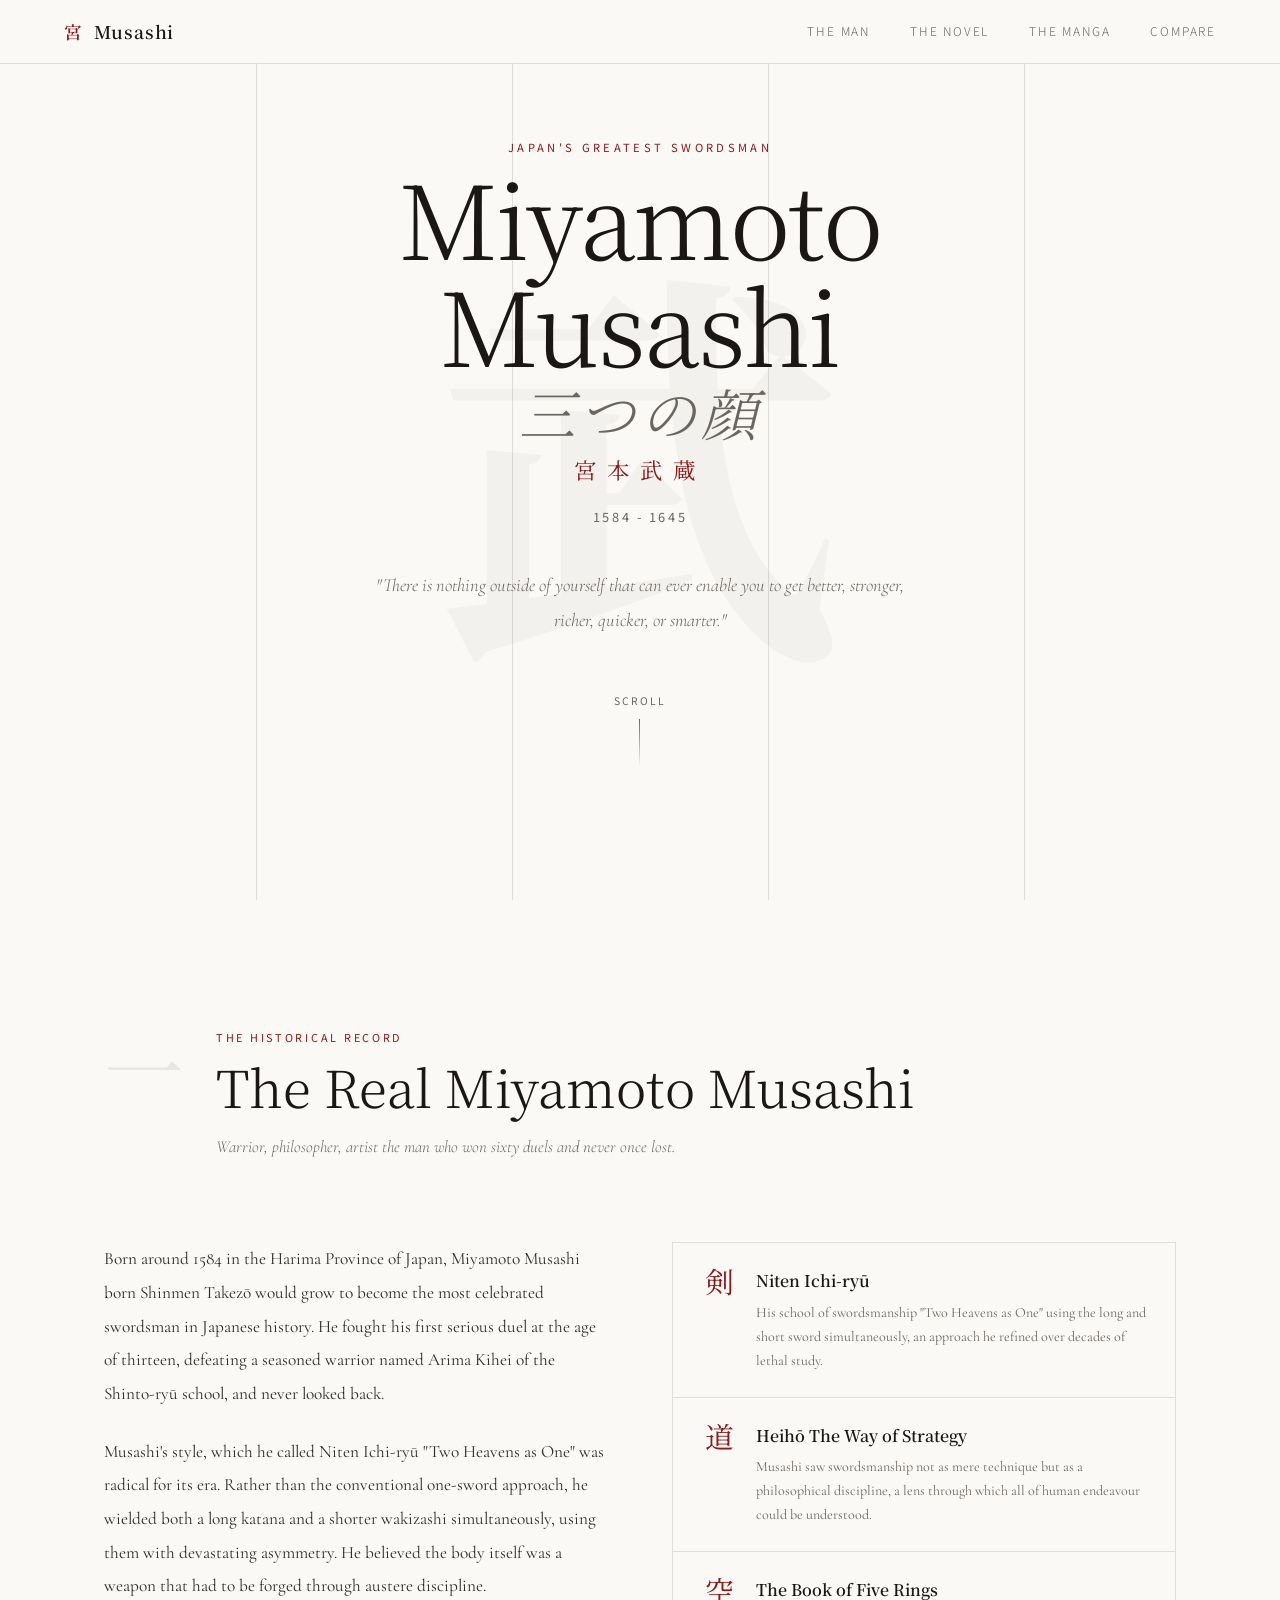
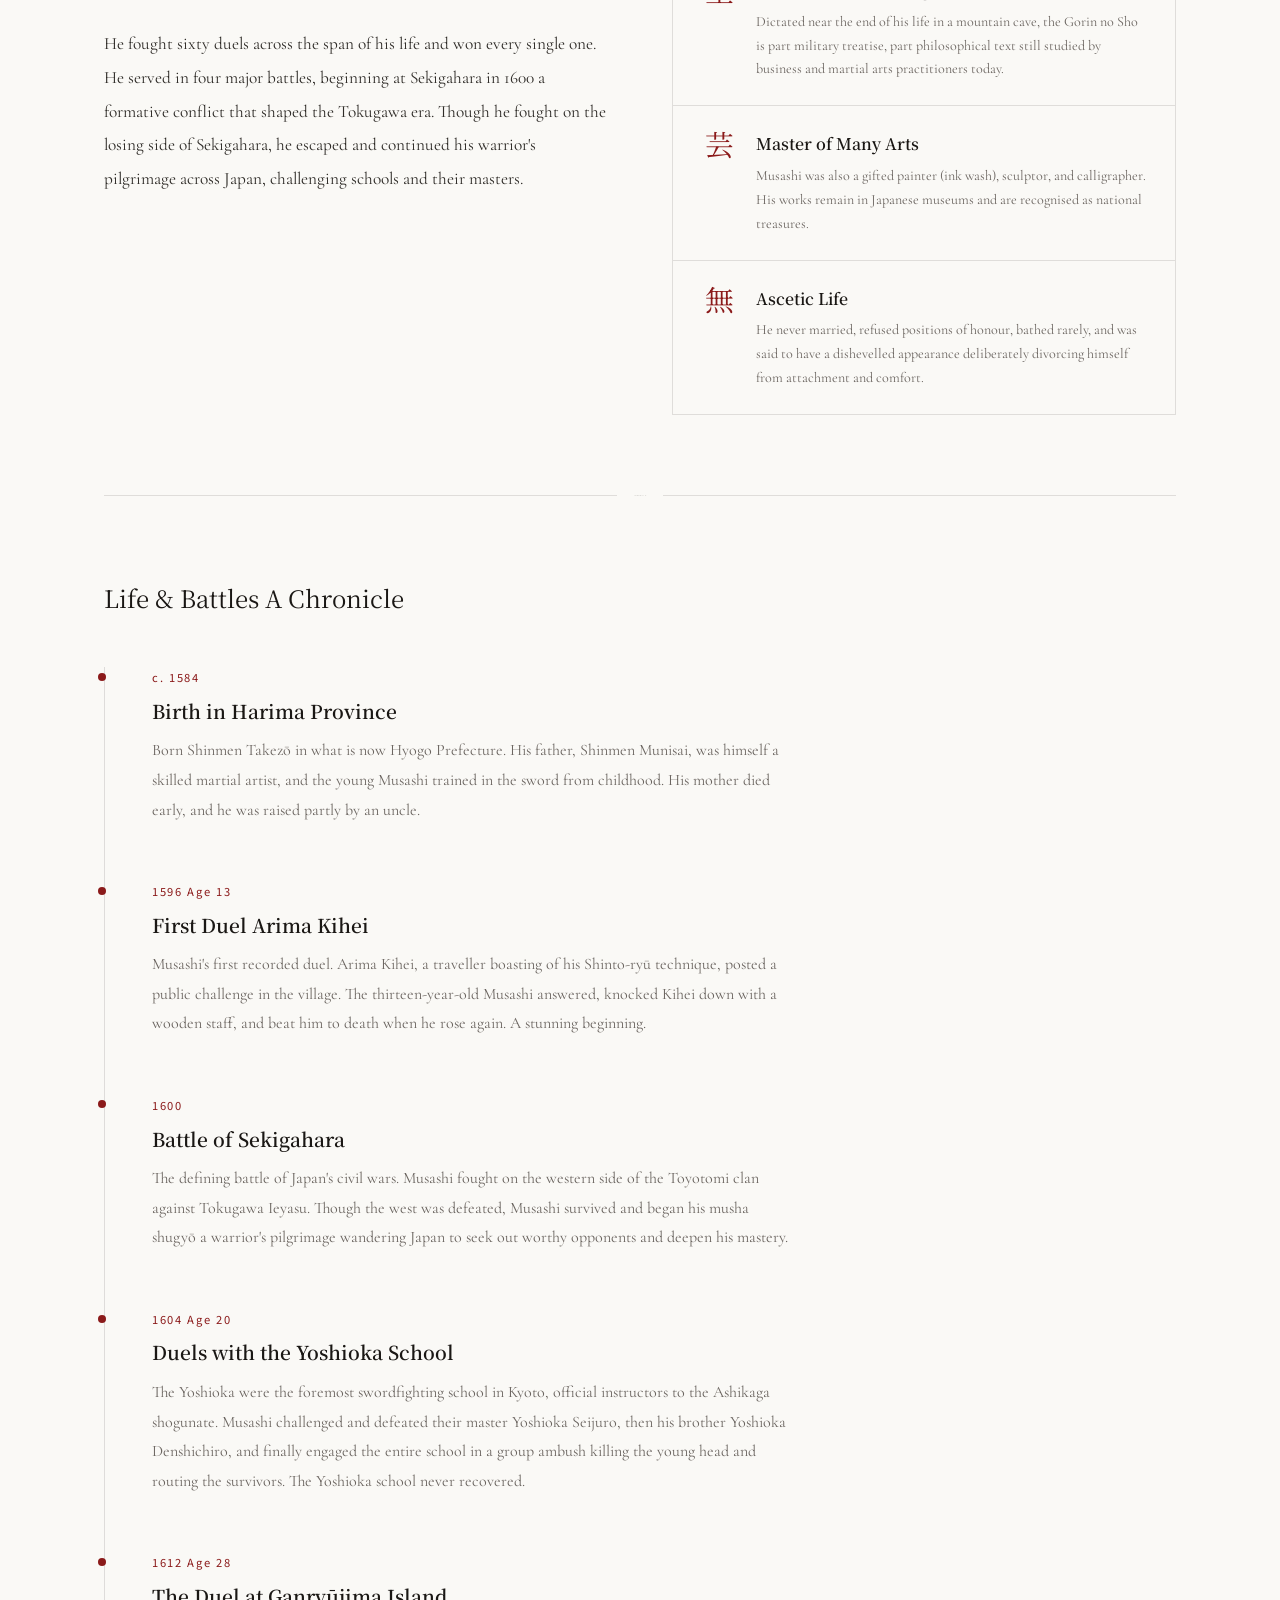
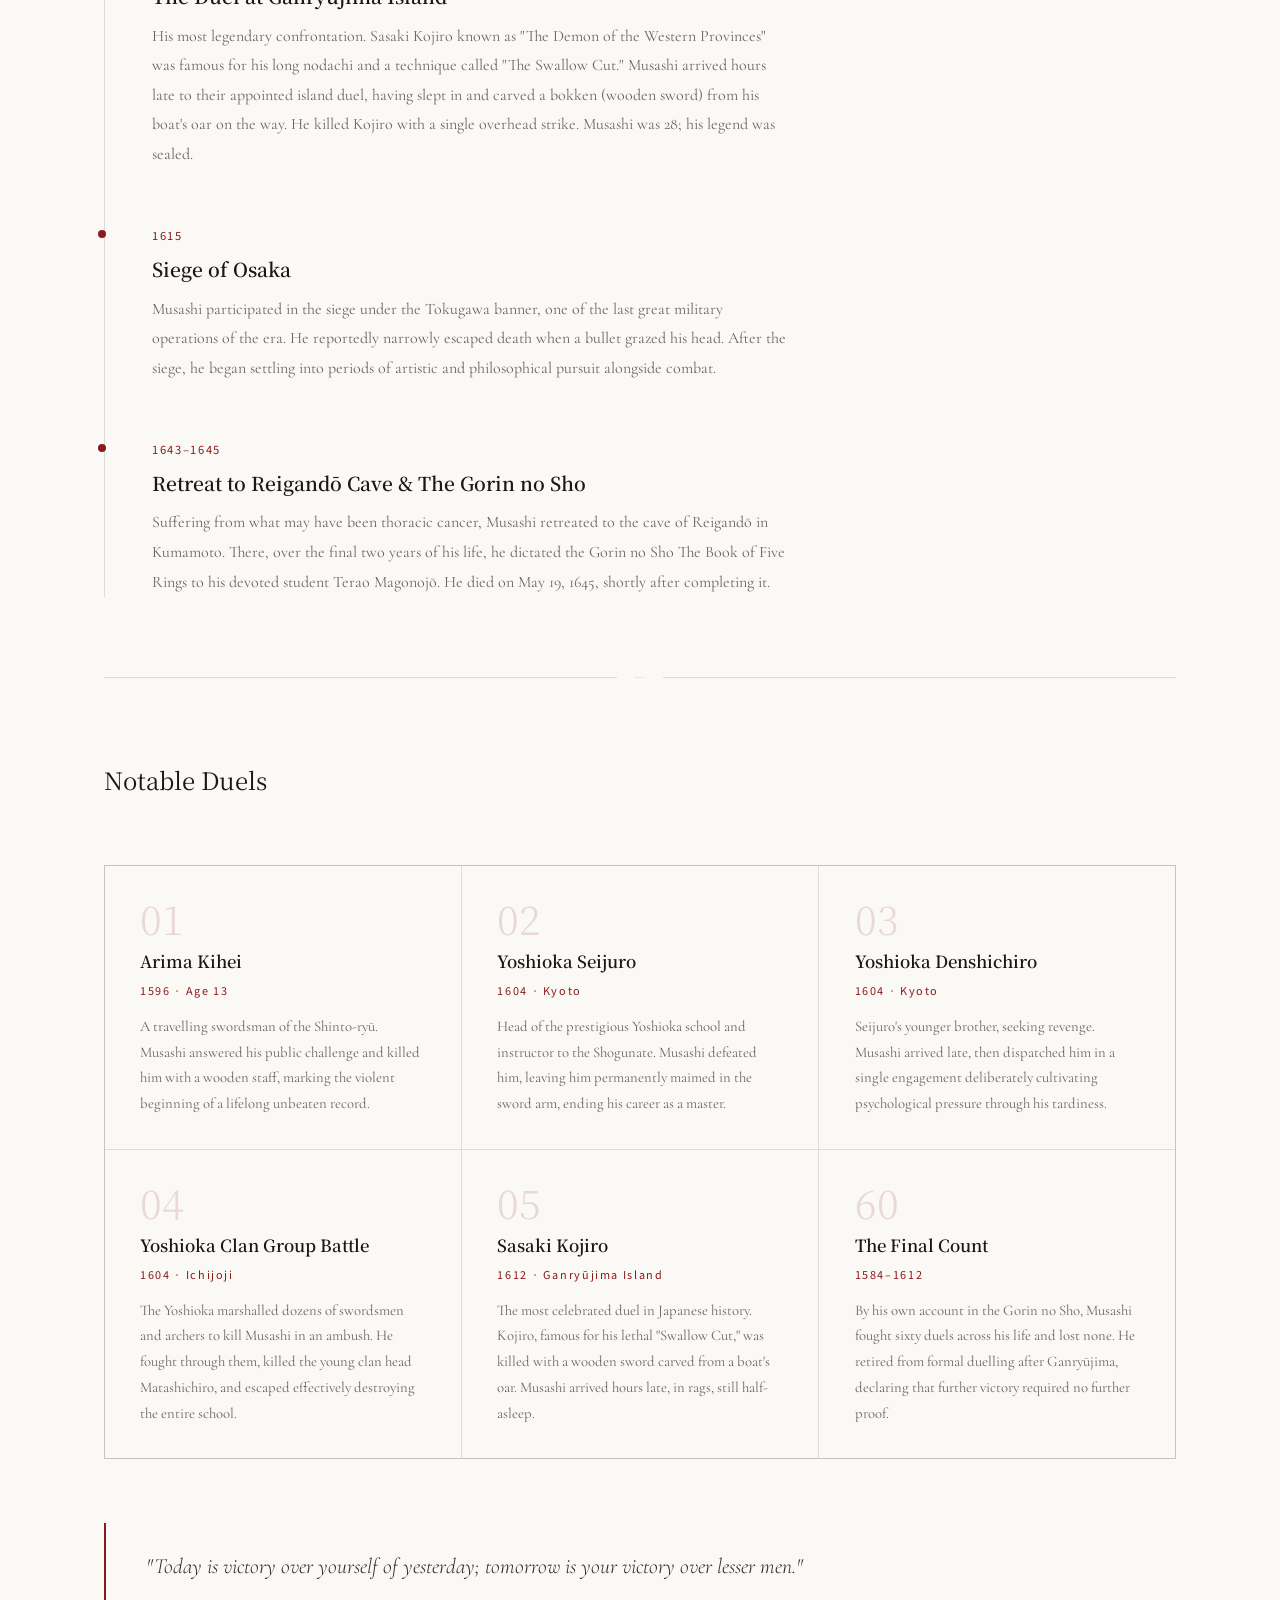
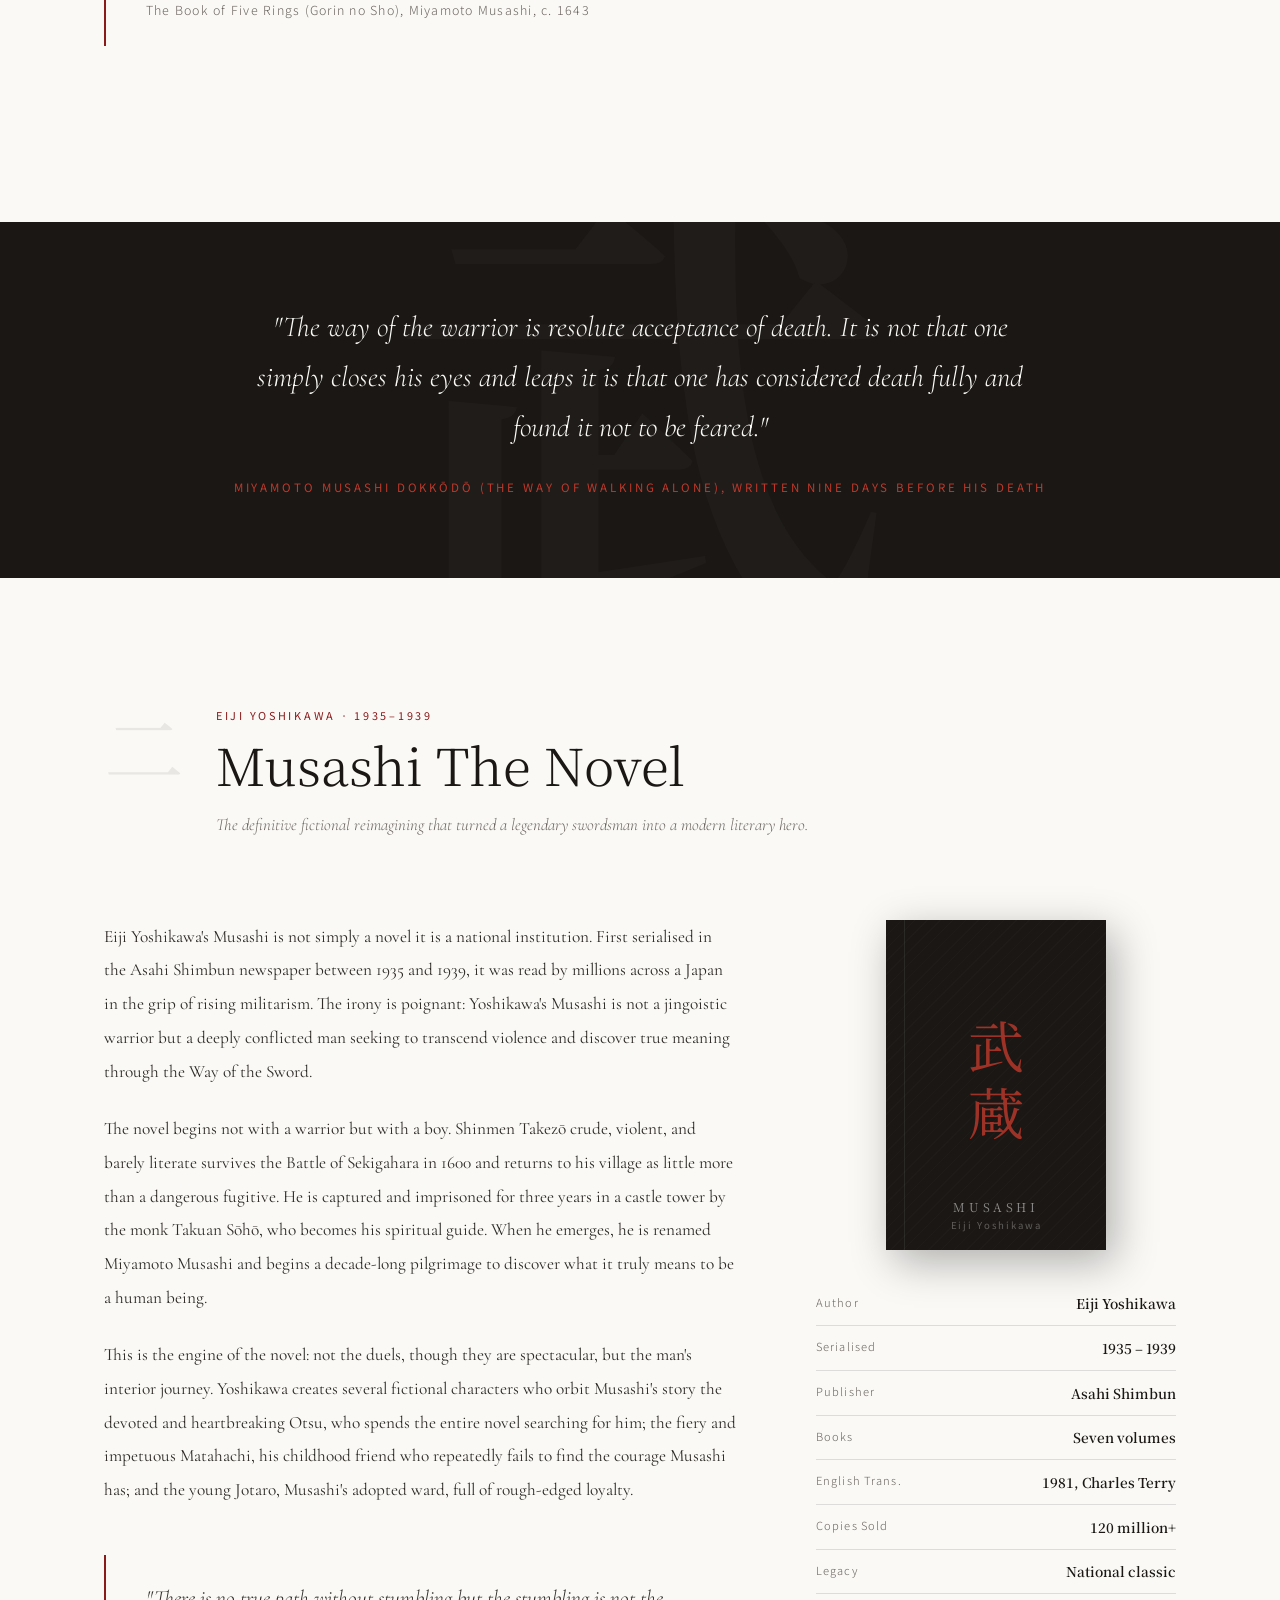
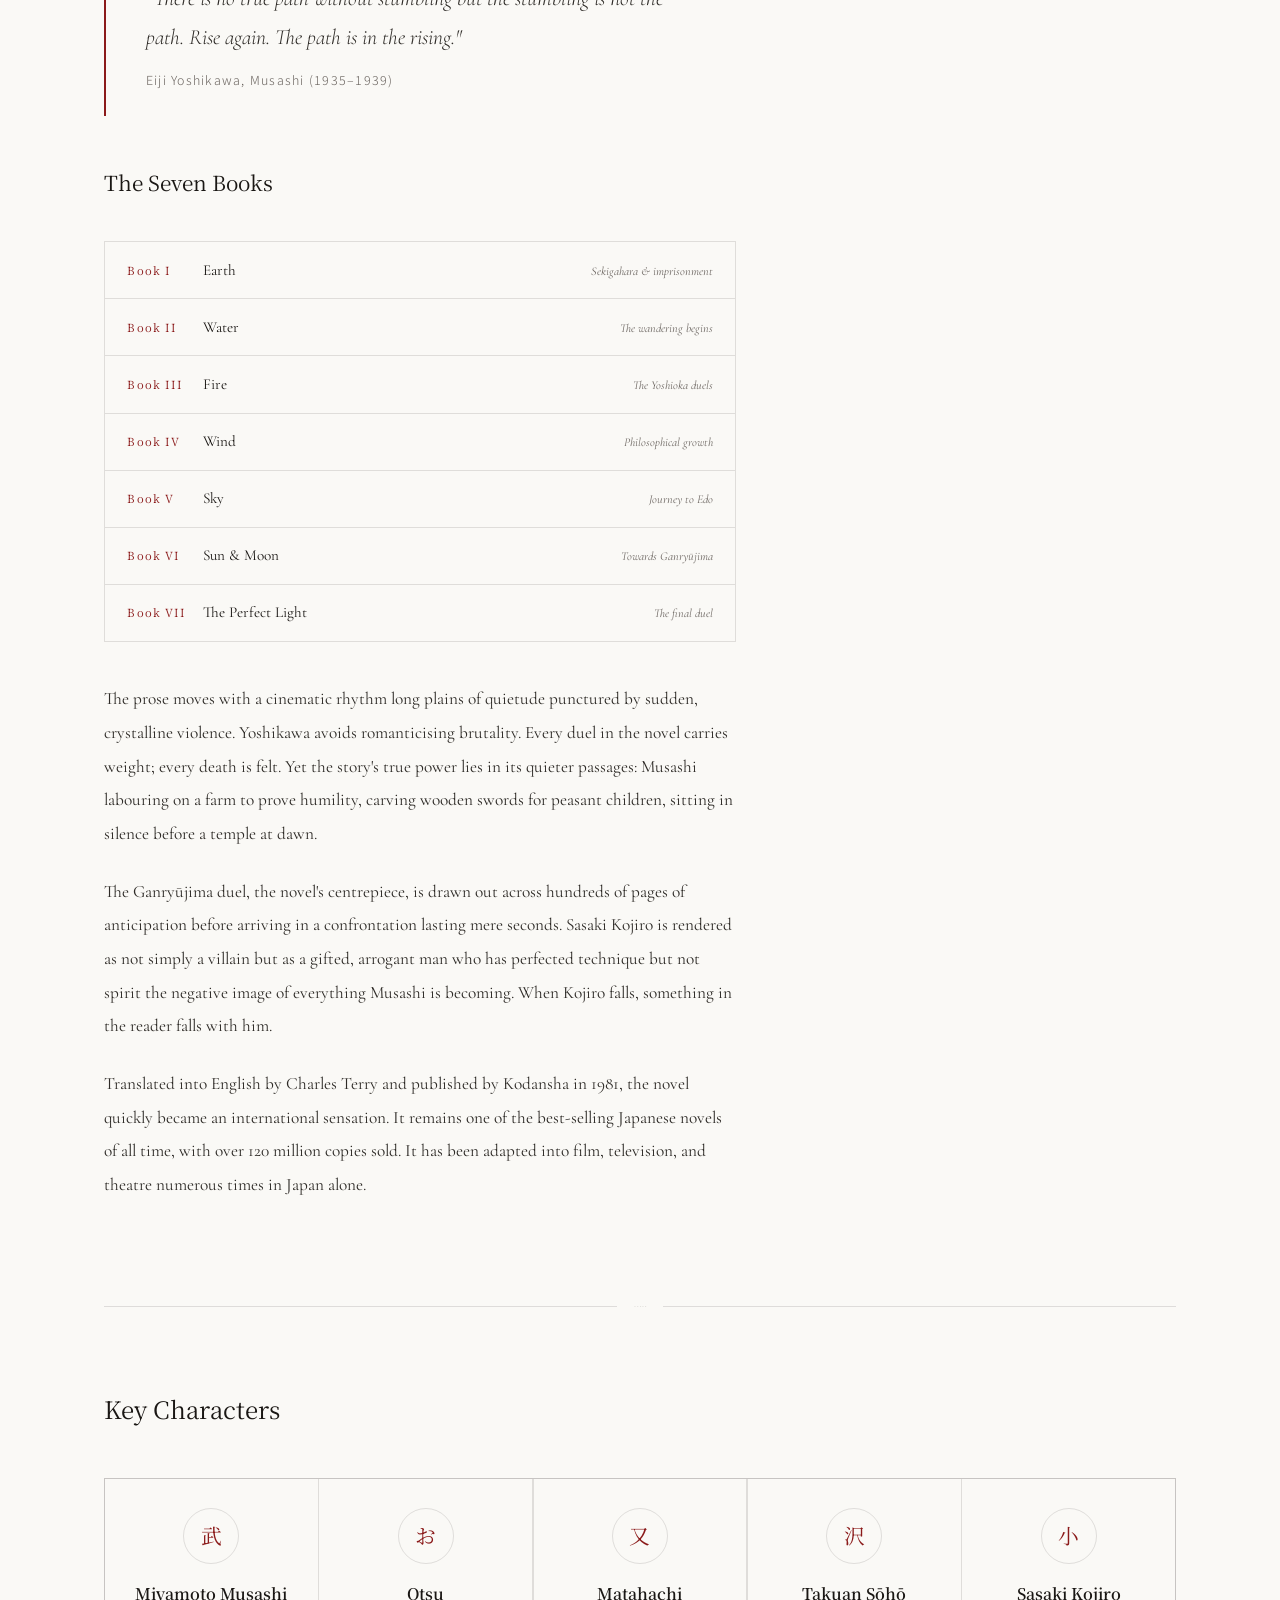
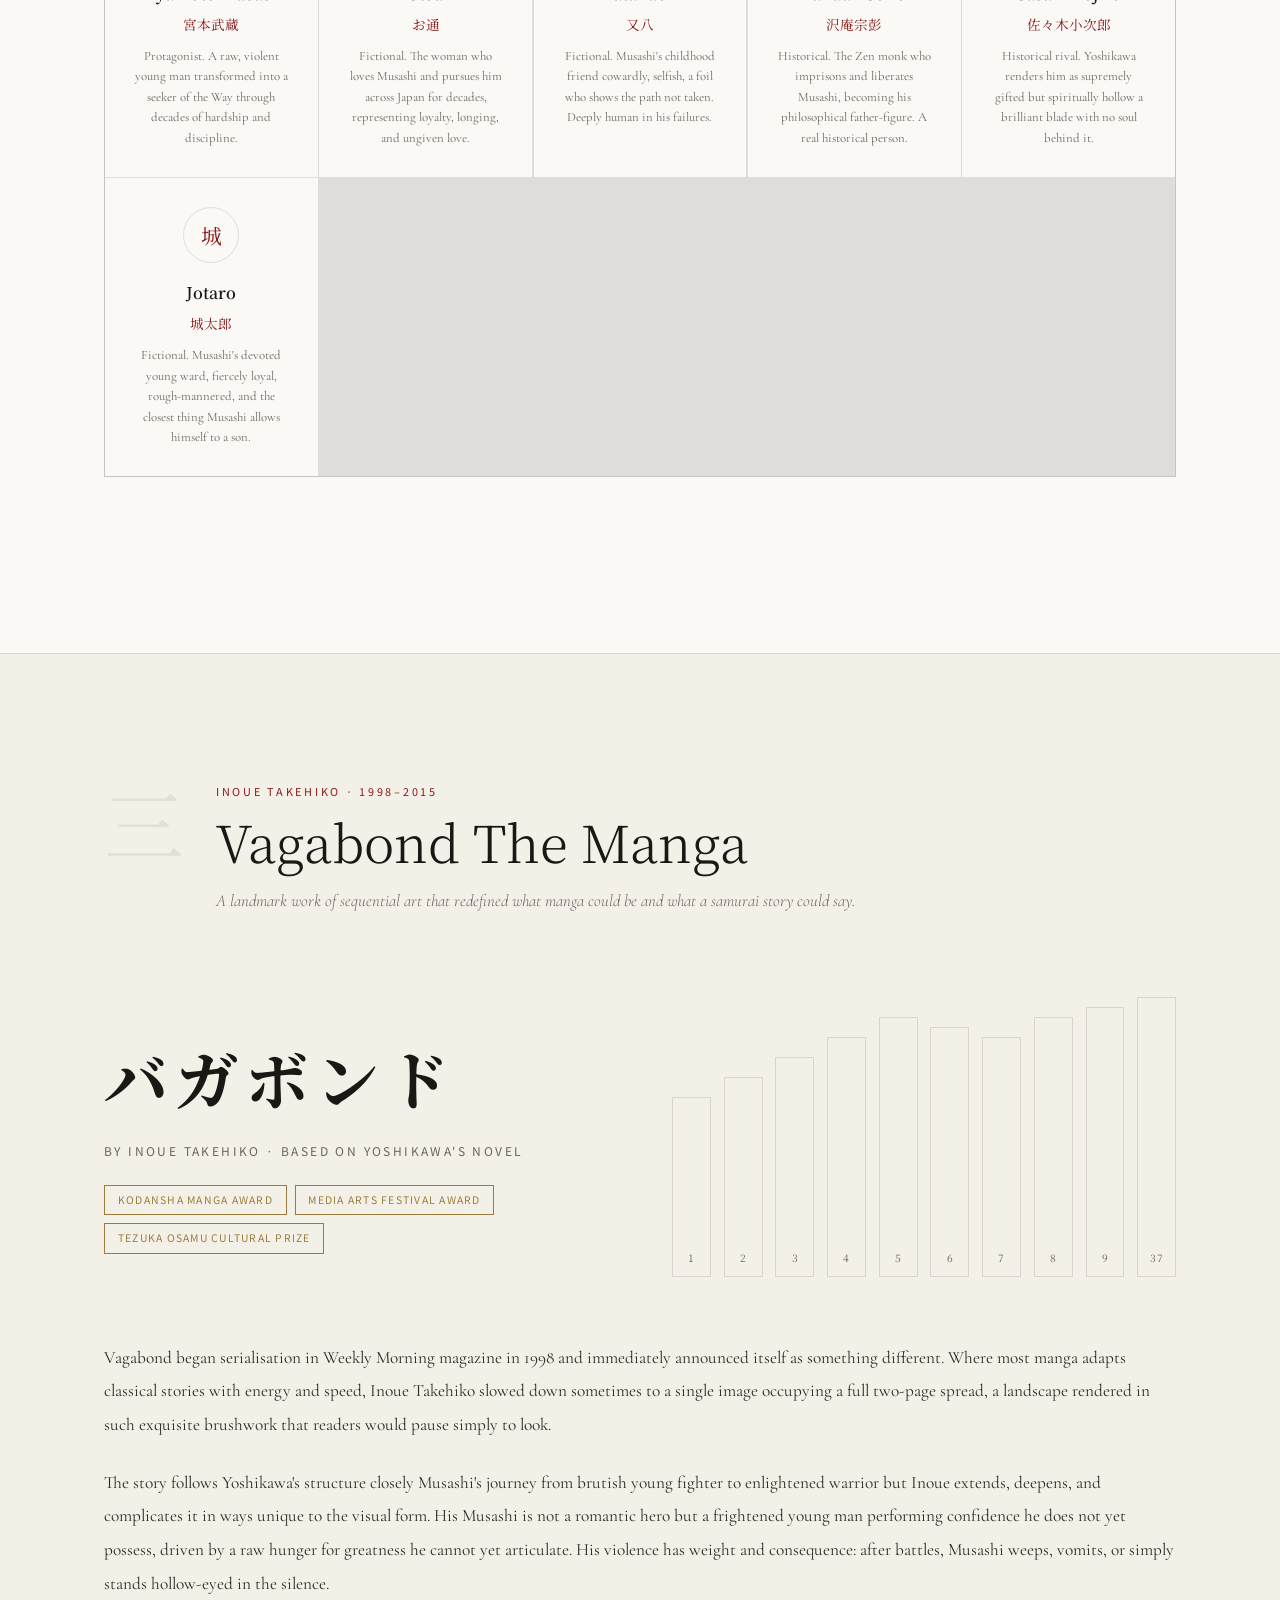
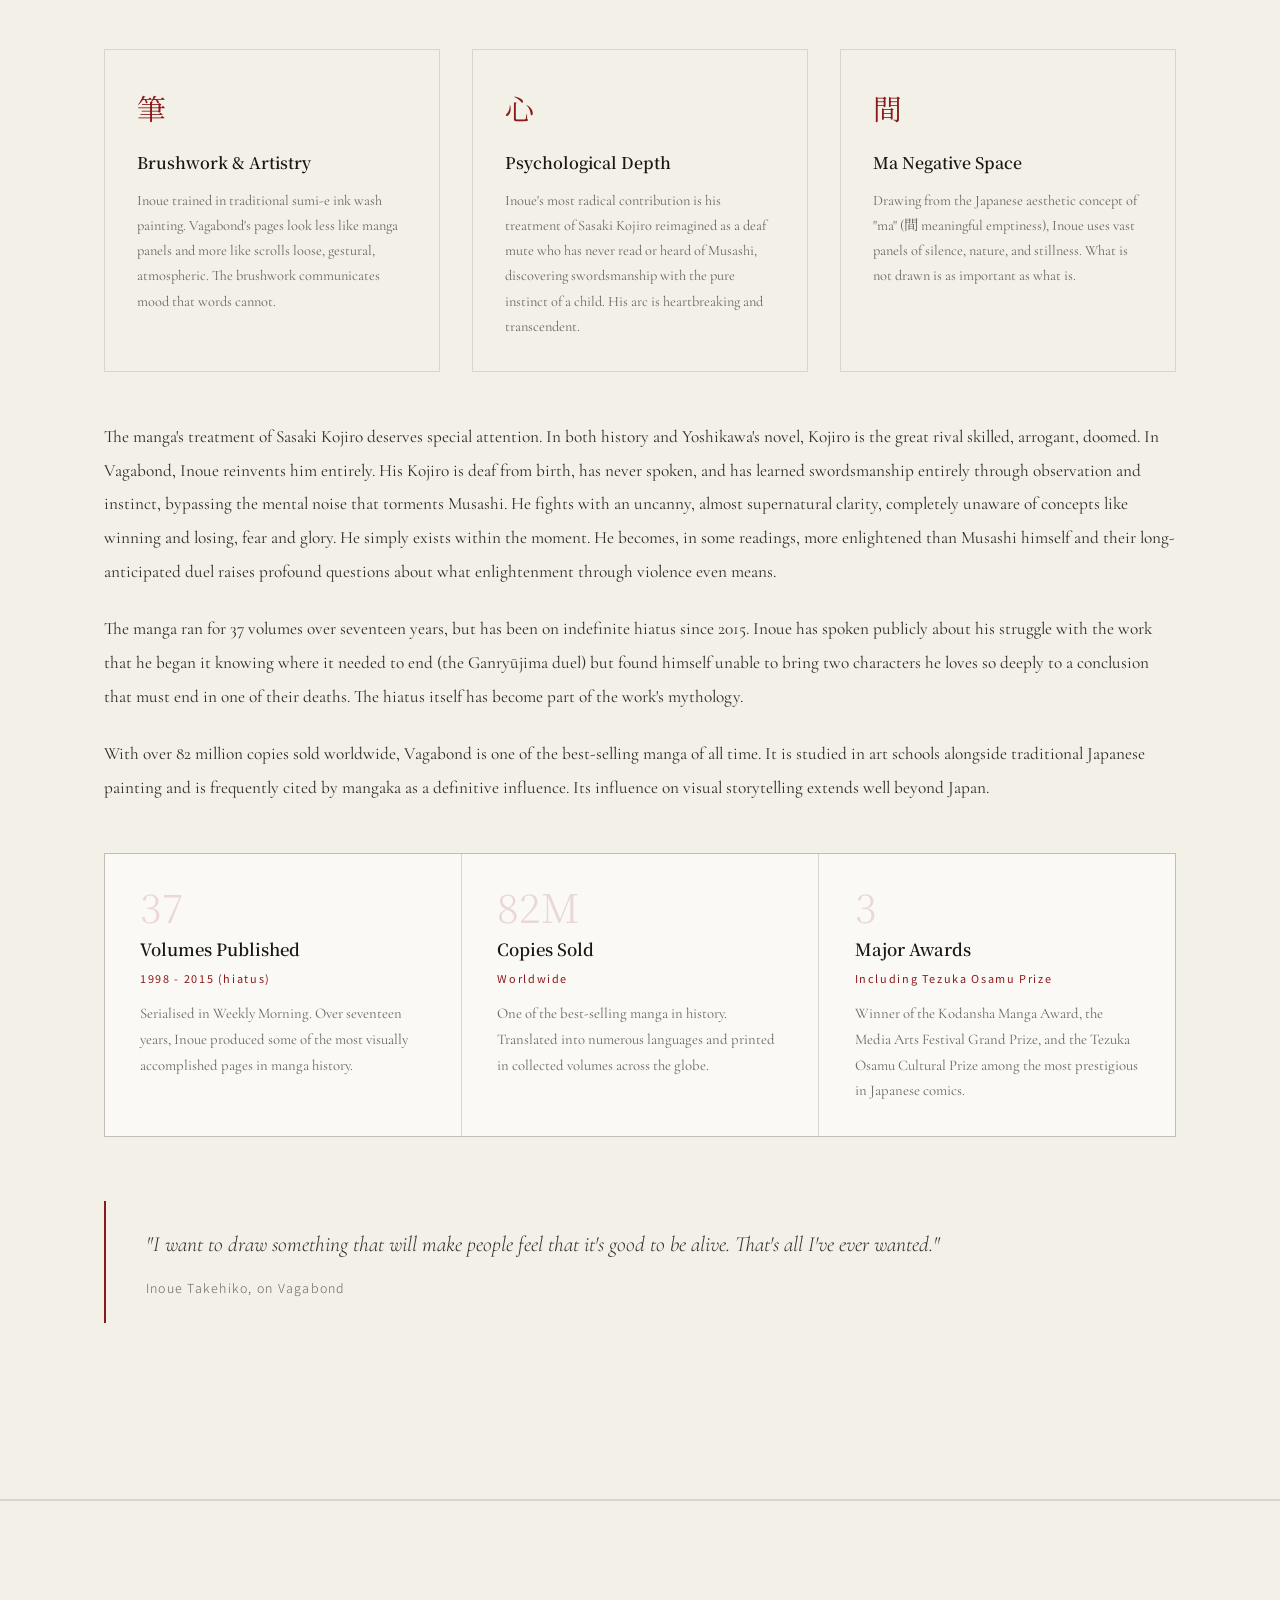
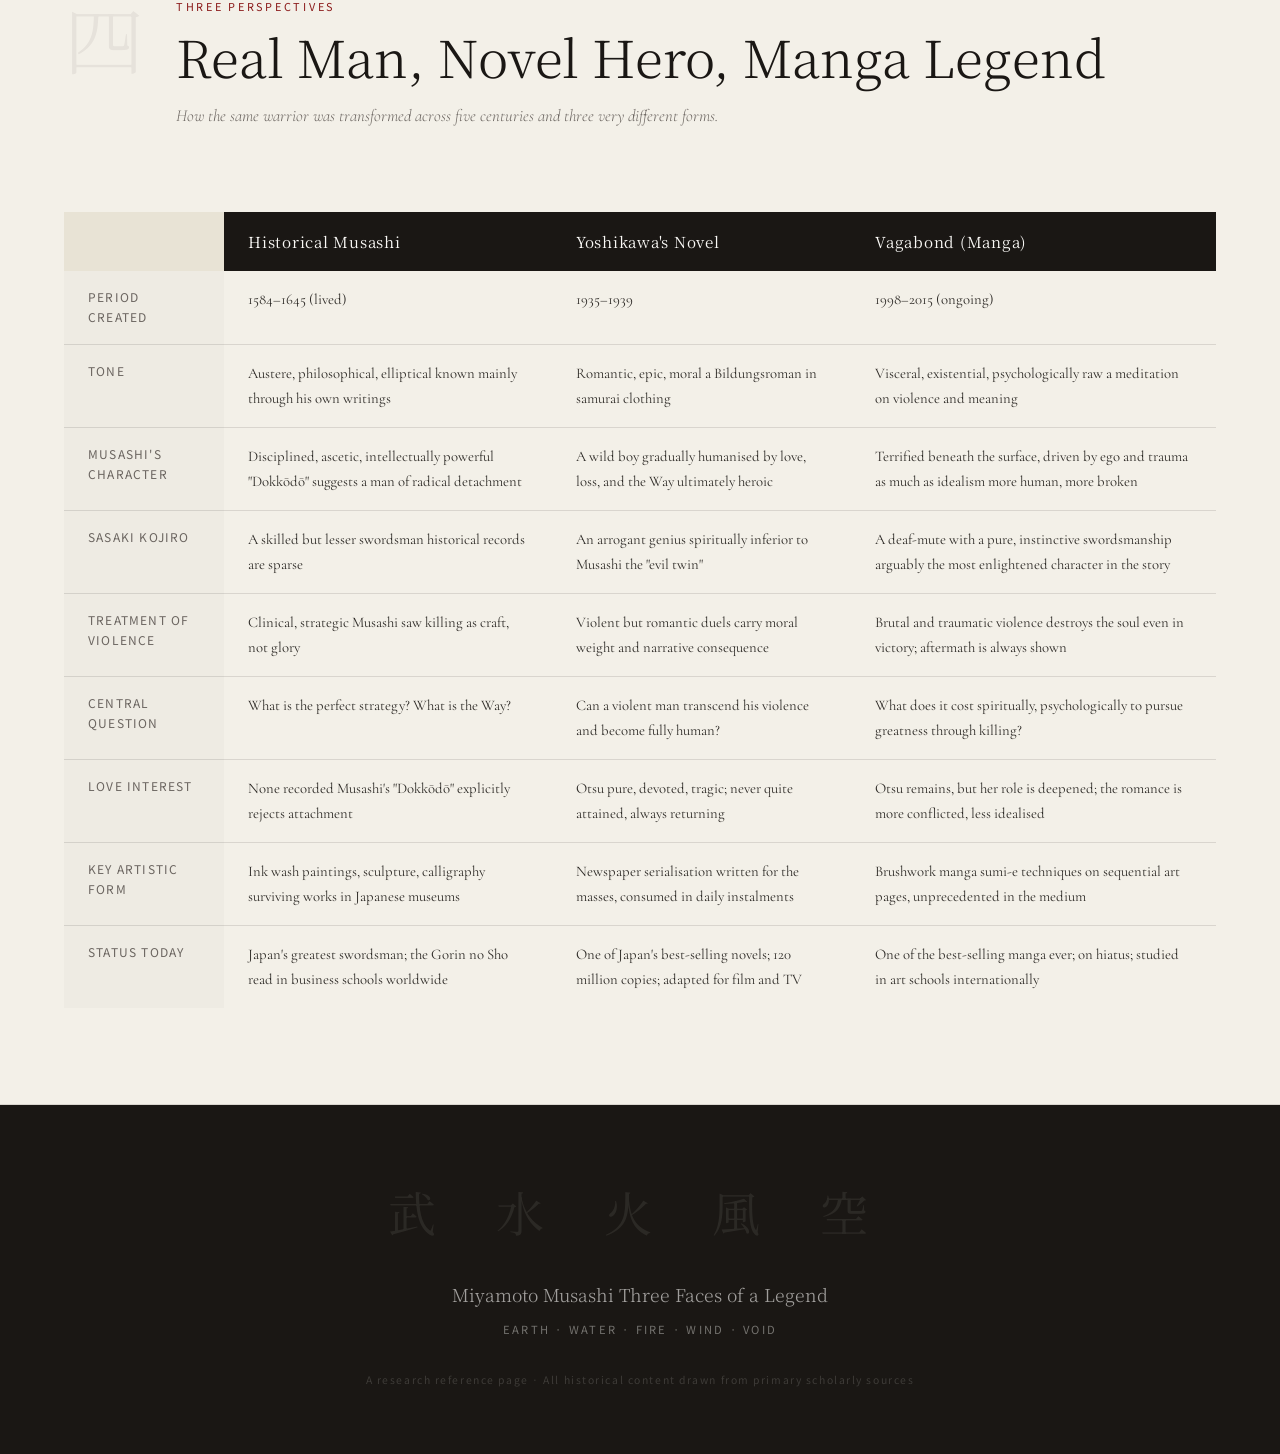
==== musashi.html @ 6bf20ea2 "Forge" ====
<!DOCTYPE html>
<html lang="en">
<head>
<meta charset="UTF-8">
<meta name="viewport" content="width=device-width, initial-scale=1.0">
<title>Miyamoto Musashi  The Way of the Sword</title>
<link rel="preconnect" href="https://fonts.googleapis.com">
<link href="https://fonts.googleapis.com/css2?family=Noto+Serif+JP:wght@300;400;600;700&family=Cormorant+Garamond:ital,wght@0,300;0,400;0,600;1,300;1,400&family=Noto+Sans+JP:wght@300;400&display=swap" rel="stylesheet">
<link rel="stylesheet" href="blade.css">
</head>
<body>

<!-- NAV -->
<nav>
  <a href="#" class="nav-logo"><span>宮</span> Musashi</a>
  <ul class="nav-links">
    <li><a href="#real">The Man</a></li>
    <li><a href="#novel">The Novel</a></li>
    <li><a href="#manga">The Manga</a></li>
    <li><a href="#compare">Compare</a></li>
  </ul>
</nav>

<!-- HERO -->
<div class="hero">
  <div class="hero-bg-kanji">武</div>
  <div class="hero-vertical-lines">
    <div class="vline" style="left: 20%;"></div>
    <div class="vline" style="left: 40%;"></div>
    <div class="vline" style="left: 60%;"></div>
    <div class="vline" style="left: 80%;"></div>
  </div>
  <div class="hero-content">
    <span class="hero-eyebrow">Japan's Greatest Swordsman</span>
    <h1 class="hero-title">
      Miyamoto Musashi
      <em>三つの顔</em>
    </h1>
    <span class="hero-kanji-inline">宮本武蔵</span>
    <p class="hero-dates">1584 - 1645</p>
    <p class="hero-quote">"There is nothing outside of yourself that can ever enable you to get better, stronger, richer, quicker, or smarter."</p>
    <a href="#real" class="hero-scroll">Scroll</a>
  </div>
</div>

<!-- PART I  REAL MUSASHI -->
<section id="real">
  <div class="section-header">
    <div class="section-number">一</div>
    <div class="section-header-text">
      <span class="section-tag">The Historical Record</span>
      <h2 class="section-title">The Real Miyamoto Musashi</h2>
      <p class="section-subtitle">Warrior, philosopher, artist  the man who won sixty duels and never once lost.</p>
    </div>
  </div>

  <div class="philosophy-grid">
    <div class="philosophy-text">
      <p>Born around 1584 in the Harima Province of Japan, Miyamoto Musashi  born Shinmen Takezō  would grow to become the most celebrated swordsman in Japanese history. He fought his first serious duel at the age of thirteen, defeating a seasoned warrior named Arima Kihei of the Shinto-ryū school, and never looked back.</p>
      <p>Musashi's style, which he called Niten Ichi-ryū  "Two Heavens as One"  was radical for its era. Rather than the conventional one-sword approach, he wielded both a long katana and a shorter wakizashi simultaneously, using them with devastating asymmetry. He believed the body itself was a weapon that had to be forged through austere discipline.</p>
      <p>He fought sixty duels across the span of his life and won every single one. He served in four major battles, beginning at Sekigahara in 1600  a formative conflict that shaped the Tokugawa era. Though he fought on the losing side of Sekigahara, he escaped and continued his warrior's pilgrimage across Japan, challenging schools and their masters.</p>
    </div>
    <div class="philosophy-principles">
      <div class="principle">
        <div class="principle-kanji">剣</div>
        <div class="principle-content">
          <div class="principle-title">Niten Ichi-ryū</div>
          <div class="principle-desc">His school of swordsmanship  "Two Heavens as One"  using the long and short sword simultaneously, an approach he refined over decades of lethal study.</div>
        </div>
      </div>
      <div class="principle">
        <div class="principle-kanji">道</div>
        <div class="principle-content">
          <div class="principle-title">Heihō  The Way of Strategy</div>
          <div class="principle-desc">Musashi saw swordsmanship not as mere technique but as a philosophical discipline, a lens through which all of human endeavour could be understood.</div>
        </div>
      </div>
      <div class="principle">
        <div class="principle-kanji">空</div>
        <div class="principle-content">
          <div class="principle-title">The Book of Five Rings</div>
          <div class="principle-desc">Dictated near the end of his life in a mountain cave, the Gorin no Sho is part military treatise, part philosophical text  still studied by business and martial arts practitioners today.</div>
        </div>
      </div>
      <div class="principle">
        <div class="principle-kanji">芸</div>
        <div class="principle-content">
          <div class="principle-title">Master of Many Arts</div>
          <div class="principle-desc">Musashi was also a gifted painter (ink wash), sculptor, and calligrapher. His works remain in Japanese museums and are recognised as national treasures.</div>
        </div>
      </div>
      <div class="principle">
        <div class="principle-kanji">無</div>
        <div class="principle-content">
          <div class="principle-title">Ascetic Life</div>
          <div class="principle-desc">He never married, refused positions of honour, bathed rarely, and was said to have a dishevelled appearance  deliberately divorcing himself from attachment and comfort.</div>
        </div>
      </div>
    </div>
  </div>

  <hr class="brush" style="margin: 5rem 0;">

  <h3 style="font-family:'Noto Serif JP',serif; font-size:1.5rem; font-weight:400; margin-bottom:3rem; color:var(--ink);">Life & Battles  A Chronicle</h3>

  <div class="timeline">
    <div class="timeline-item">
      <div class="timeline-dot"></div>
      <span class="timeline-year">c. 1584</span>
      <div class="timeline-event">Birth in Harima Province</div>
      <div class="timeline-desc">Born Shinmen Takezō in what is now Hyogo Prefecture. His father, Shinmen Munisai, was himself a skilled martial artist, and the young Musashi trained in the sword from childhood. His mother died early, and he was raised partly by an uncle.</div>
    </div>
    <div class="timeline-item">
      <div class="timeline-dot"></div>
      <span class="timeline-year">1596  Age 13</span>
      <div class="timeline-event">First Duel  Arima Kihei</div>
      <div class="timeline-desc">Musashi's first recorded duel. Arima Kihei, a traveller boasting of his Shinto-ryū technique, posted a public challenge in the village. The thirteen-year-old Musashi answered, knocked Kihei down with a wooden staff, and beat him to death when he rose again. A stunning beginning.</div>
    </div>
    <div class="timeline-item">
      <div class="timeline-dot"></div>
      <span class="timeline-year">1600</span>
      <div class="timeline-event">Battle of Sekigahara</div>
      <div class="timeline-desc">The defining battle of Japan's civil wars. Musashi fought on the western side of the Toyotomi clan against Tokugawa Ieyasu. Though the west was defeated, Musashi survived and began his musha shugyō  a warrior's pilgrimage  wandering Japan to seek out worthy opponents and deepen his mastery.</div>
    </div>
    <div class="timeline-item">
      <div class="timeline-dot"></div>
      <span class="timeline-year">1604  Age 20</span>
      <div class="timeline-event">Duels with the Yoshioka School</div>
      <div class="timeline-desc">The Yoshioka were the foremost swordfighting school in Kyoto, official instructors to the Ashikaga shogunate. Musashi challenged and defeated their master Yoshioka Seijuro, then his brother Yoshioka Denshichiro, and finally engaged the entire school in a group ambush  killing the young head and routing the survivors. The Yoshioka school never recovered.</div>
    </div>
    <div class="timeline-item">
      <div class="timeline-dot"></div>
      <span class="timeline-year">1612  Age 28</span>
      <div class="timeline-event">The Duel at Ganryūjima Island</div>
      <div class="timeline-desc">His most legendary confrontation. Sasaki Kojiro  known as "The Demon of the Western Provinces"  was famous for his long nodachi and a technique called "The Swallow Cut." Musashi arrived hours late to their appointed island duel, having slept in and carved a bokken (wooden sword) from his boat's oar on the way. He killed Kojiro with a single overhead strike. Musashi was 28; his legend was sealed.</div>
    </div>
    <div class="timeline-item">
      <div class="timeline-dot"></div>
      <span class="timeline-year">1615</span>
      <div class="timeline-event">Siege of Osaka</div>
      <div class="timeline-desc">Musashi participated in the siege under the Tokugawa banner, one of the last great military operations of the era. He reportedly narrowly escaped death when a bullet grazed his head. After the siege, he began settling into periods of artistic and philosophical pursuit alongside combat.</div>
    </div>
    <div class="timeline-item">
      <div class="timeline-dot"></div>
      <span class="timeline-year">1643–1645</span>
      <div class="timeline-event">Retreat to Reigandō Cave & The Gorin no Sho</div>
      <div class="timeline-desc">Suffering from what may have been thoracic cancer, Musashi retreated to the cave of Reigandō in Kumamoto. There, over the final two years of his life, he dictated the Gorin no Sho  The Book of Five Rings  to his devoted student Terao Magonojō. He died on May 19, 1645, shortly after completing it.</div>
    </div>
  </div>

  <hr class="brush" style="margin:5rem 0;">

  <h3 style="font-family:'Noto Serif JP',serif; font-size:1.5rem; font-weight:400; margin-bottom:2rem; color:var(--ink);">Notable Duels</h3>
  <div class="duel-grid">
    <div class="duel-card">
      <div class="duel-num">01</div>
      <div class="duel-name">Arima Kihei</div>
      <span class="duel-year">1596 · Age 13</span>
      <p class="duel-desc">A travelling swordsman of the Shinto-ryū. Musashi answered his public challenge and killed him with a wooden staff, marking the violent beginning of a lifelong unbeaten record.</p>
    </div>
    <div class="duel-card">
      <div class="duel-num">02</div>
      <div class="duel-name">Yoshioka Seijuro</div>
      <span class="duel-year">1604 · Kyoto</span>
      <p class="duel-desc">Head of the prestigious Yoshioka school and instructor to the Shogunate. Musashi defeated him, leaving him permanently maimed in the sword arm, ending his career as a master.</p>
    </div>
    <div class="duel-card">
      <div class="duel-num">03</div>
      <div class="duel-name">Yoshioka Denshichiro</div>
      <span class="duel-year">1604 · Kyoto</span>
      <p class="duel-desc">Seijuro's younger brother, seeking revenge. Musashi arrived late, then dispatched him in a single engagement  deliberately cultivating psychological pressure through his tardiness.</p>
    </div>
    <div class="duel-card">
      <div class="duel-num">04</div>
      <div class="duel-name">Yoshioka Clan  Group Battle</div>
      <span class="duel-year">1604 · Ichijoji</span>
      <p class="duel-desc">The Yoshioka marshalled dozens of swordsmen and archers to kill Musashi in an ambush. He fought through them, killed the young clan head Matashichiro, and escaped  effectively destroying the entire school.</p>
    </div>
    <div class="duel-card">
      <div class="duel-num">05</div>
      <div class="duel-name">Sasaki Kojiro</div>
      <span class="duel-year">1612 · Ganryūjima Island</span>
      <p class="duel-desc">The most celebrated duel in Japanese history. Kojiro, famous for his lethal "Swallow Cut," was killed with a wooden sword carved from a boat's oar. Musashi arrived hours late, in rags, still half-asleep.</p>
    </div>
    <div class="duel-card">
      <div class="duel-num">60</div>
      <div class="duel-name">The Final Count</div>
      <span class="duel-year">1584–1612</span>
      <p class="duel-desc">By his own account in the Gorin no Sho, Musashi fought sixty duels across his life and lost none. He retired from formal duelling after Ganryūjima, declaring that further victory required no further proof.</p>
    </div>
  </div>

  <div class="pullquote">
    "Today is victory over yourself of yesterday; tomorrow is your victory over lesser men."
    <cite> The Book of Five Rings (Gorin no Sho), Miyamoto Musashi, c. 1643</cite>
  </div>

</section>

<!-- WIDE QUOTE BAND -->
<div class="wide-quote">
  <p class="wide-quote-text">"The way of the warrior is resolute acceptance of death. It is not that one simply closes his eyes and leaps  it is that one has considered death fully and found it not to be feared."</p>
  <p class="wide-quote-attr">Miyamoto Musashi  Dokkōdō (The Way of Walking Alone), written nine days before his death</p>
</div>

<!-- PART II  THE NOVEL -->
<section id="novel">
  <div class="section-header">
    <div class="section-number">二</div>
    <div class="section-header-text">
      <span class="section-tag">Eiji Yoshikawa · 1935–1939</span>
      <h2 class="section-title">Musashi  The Novel</h2>
      <p class="section-subtitle">The definitive fictional reimagining that turned a legendary swordsman into a modern literary hero.</p>
    </div>
  </div>

  <div class="novel-layout">
    <div class="novel-text">
      <p>Eiji Yoshikawa's Musashi is not simply a novel  it is a national institution. First serialised in the Asahi Shimbun newspaper between 1935 and 1939, it was read by millions across a Japan in the grip of rising militarism. The irony is poignant: Yoshikawa's Musashi is not a jingoistic warrior but a deeply conflicted man seeking to transcend violence and discover true meaning through the Way of the Sword.</p>

      <p>The novel begins not with a warrior but with a boy. Shinmen Takezō  crude, violent, and barely literate  survives the Battle of Sekigahara in 1600 and returns to his village as little more than a dangerous fugitive. He is captured and imprisoned for three years in a castle tower by the monk Takuan Sōhō, who becomes his spiritual guide. When he emerges, he is renamed Miyamoto Musashi and begins a decade-long pilgrimage to discover what it truly means to be a human being.</p>

      <p>This is the engine of the novel: not the duels, though they are spectacular, but the man's interior journey. Yoshikawa creates several fictional characters who orbit Musashi's story  the devoted and heartbreaking Otsu, who spends the entire novel searching for him; the fiery and impetuous Matahachi, his childhood friend who repeatedly fails to find the courage Musashi has; and the young Jotaro, Musashi's adopted ward, full of rough-edged loyalty.</p>

      <div class="pullquote">
        "There is no true path without stumbling  but the stumbling is not the path. Rise again. The path is in the rising."
        <cite> Eiji Yoshikawa, Musashi (1935–1939)</cite>
      </div>

      <h3 style="font-family:'Noto Serif JP',serif; font-size:1.3rem; font-weight:400; margin: 2.5rem 0 1.2rem; color:var(--ink);">The Seven Books</h3>
      <div class="chapter-list">
        <div class="chapter-item">
          <span class="chapter-num">Book I</span>
          <span class="chapter-name">Earth</span>
          <span class="chapter-note">Sekigahara & imprisonment</span>
        </div>
        <div class="chapter-item">
          <span class="chapter-num">Book II</span>
          <span class="chapter-name">Water</span>
          <span class="chapter-note">The wandering begins</span>
        </div>
        <div class="chapter-item">
          <span class="chapter-num">Book III</span>
          <span class="chapter-name">Fire</span>
          <span class="chapter-note">The Yoshioka duels</span>
        </div>
        <div class="chapter-item">
          <span class="chapter-num">Book IV</span>
          <span class="chapter-name">Wind</span>
          <span class="chapter-note">Philosophical growth</span>
        </div>
        <div class="chapter-item">
          <span class="chapter-num">Book V</span>
          <span class="chapter-name">Sky</span>
          <span class="chapter-note">Journey to Edo</span>
        </div>
        <div class="chapter-item">
          <span class="chapter-num">Book VI</span>
          <span class="chapter-name">Sun & Moon</span>
          <span class="chapter-note">Towards Ganryūjima</span>
        </div>
        <div class="chapter-item">
          <span class="chapter-num">Book VII</span>
          <span class="chapter-name">The Perfect Light</span>
          <span class="chapter-note">The final duel</span>
        </div>
      </div>

      <p>The prose moves with a cinematic rhythm  long plains of quietude punctured by sudden, crystalline violence. Yoshikawa avoids romanticising brutality. Every duel in the novel carries weight; every death is felt. Yet the story's true power lies in its quieter passages: Musashi labouring on a farm to prove humility, carving wooden swords for peasant children, sitting in silence before a temple at dawn.</p>

      <p>The Ganryūjima duel, the novel's centrepiece, is drawn out across hundreds of pages of anticipation before arriving in a confrontation lasting mere seconds. Sasaki Kojiro is rendered as not simply a villain but as a gifted, arrogant man who has perfected technique but not spirit  the negative image of everything Musashi is becoming. When Kojiro falls, something in the reader falls with him.</p>

      <p>Translated into English by Charles Terry and published by Kodansha in 1981, the novel quickly became an international sensation. It remains one of the best-selling Japanese novels of all time, with over 120 million copies sold. It has been adapted into film, television, and theatre numerous times in Japan alone.</p>
    </div>

    <div class="book-visual">
      <div class="book-cover">
        <div class="book-cover-kanji">武蔵</div>
        <div class="book-cover-title">Musashi</div>
        <div class="book-cover-author">Eiji Yoshikawa</div>
      </div>
      <div class="book-info">
        <div class="book-stat">
          <span class="book-stat-label">Author</span>
          <span class="book-stat-val">Eiji Yoshikawa</span>
        </div>
        <div class="book-stat">
          <span class="book-stat-label">Serialised</span>
          <span class="book-stat-val">1935 – 1939</span>
        </div>
        <div class="book-stat">
          <span class="book-stat-label">Publisher</span>
          <span class="book-stat-val">Asahi Shimbun</span>
        </div>
        <div class="book-stat">
          <span class="book-stat-label">Books</span>
          <span class="book-stat-val">Seven volumes</span>
        </div>
        <div class="book-stat">
          <span class="book-stat-label">English Trans.</span>
          <span class="book-stat-val">1981, Charles Terry</span>
        </div>
        <div class="book-stat">
          <span class="book-stat-label">Copies Sold</span>
          <span class="book-stat-val">120 million+</span>
        </div>
        <div class="book-stat">
          <span class="book-stat-label">Legacy</span>
          <span class="book-stat-val">National classic</span>
        </div>
      </div>
    </div>
  </div>

  <hr class="brush" style="margin:5rem 0;">

  <h3 style="font-family:'Noto Serif JP',serif; font-size:1.5rem; font-weight:400; margin-bottom:2rem; color:var(--ink);">Key Characters</h3>
  <div class="characters-grid">
    <div class="character-card">
      <div class="char-initial">武</div>
      <div class="char-name">Miyamoto Musashi</div>
      <div class="char-kanji">宮本武蔵</div>
      <div class="char-role">Protagonist. A raw, violent young man transformed into a seeker of the Way through decades of hardship and discipline.</div>
    </div>
    <div class="character-card">
      <div class="char-initial">お</div>
      <div class="char-name">Otsu</div>
      <div class="char-kanji">お通</div>
      <div class="char-role">Fictional. The woman who loves Musashi and pursues him across Japan for decades, representing loyalty, longing, and ungiven love.</div>
    </div>
    <div class="character-card">
      <div class="char-initial">又</div>
      <div class="char-name">Matahachi</div>
      <div class="char-kanji">又八</div>
      <div class="char-role">Fictional. Musashi's childhood friend  cowardly, selfish, a foil who shows the path not taken. Deeply human in his failures.</div>
    </div>
    <div class="character-card">
      <div class="char-initial">沢</div>
      <div class="char-name">Takuan Sōhō</div>
      <div class="char-kanji">沢庵宗彭</div>
      <div class="char-role">Historical. The Zen monk who imprisons and liberates Musashi, becoming his philosophical father-figure. A real historical person.</div>
    </div>
    <div class="character-card">
      <div class="char-initial">小</div>
      <div class="char-name">Sasaki Kojiro</div>
      <div class="char-kanji">佐々木小次郎</div>
      <div class="char-role">Historical rival. Yoshikawa renders him as supremely gifted but spiritually hollow  a brilliant blade with no soul behind it.</div>
    </div>
    <div class="character-card">
      <div class="char-initial">城</div>
      <div class="char-name">Jotaro</div>
      <div class="char-kanji">城太郎</div>
      <div class="char-role">Fictional. Musashi's devoted young ward, fiercely loyal, rough-mannered, and the closest thing Musashi allows himself to a son.</div>
    </div>
  </div>
</section>

<!-- PART III  MANGA -->
<section id="manga" class="section-full band" style="padding:0;">
  <div style="max-width:1200px; margin:0 auto; padding:8rem 4rem;">

    <div class="section-header">
      <div class="section-number">三</div>
      <div class="section-header-text">
        <span class="section-tag">Inoue Takehiko · 1998–2015</span>
        <h2 class="section-title">Vagabond  The Manga</h2>
        <p class="section-subtitle">A landmark work of sequential art that redefined what manga could be  and what a samurai story could say.</p>
      </div>
    </div>

    <div class="manga-intro">
      <div class="manga-title-block">
        <span class="manga-title-jp">バガボンド</span>
        <p class="manga-by">By Inoue Takehiko · Based on Yoshikawa's novel</p>
        <div class="manga-awards">
          <span class="award-badge">Kodansha Manga Award</span>
          <span class="award-badge">Media Arts Festival Award</span>
          <span class="award-badge">Tezuka Osamu Cultural Prize</span>
        </div>
      </div>
      <div class="manga-visual">
        <div class="manga-volume mv-1">1</div>
        <div class="manga-volume mv-2">2</div>
        <div class="manga-volume mv-3">3</div>
        <div class="manga-volume mv-4">4</div>
        <div class="manga-volume mv-5">5</div>
        <div class="manga-volume mv-6">6</div>
        <div class="manga-volume mv-7">7</div>
        <div class="manga-volume mv-8">8</div>
        <div class="manga-volume mv-9">9</div>
        <div class="manga-volume mv-10">37</div>
      </div>
    </div>

    <div class="manga-text">
      <p>Vagabond began serialisation in Weekly Morning magazine in 1998 and immediately announced itself as something different. Where most manga adapts classical stories with energy and speed, Inoue Takehiko slowed down  sometimes to a single image occupying a full two-page spread, a landscape rendered in such exquisite brushwork that readers would pause simply to look.</p>

      <p>The story follows Yoshikawa's structure closely  Musashi's journey from brutish young fighter to enlightened warrior  but Inoue extends, deepens, and complicates it in ways unique to the visual form. His Musashi is not a romantic hero but a frightened young man performing confidence he does not yet possess, driven by a raw hunger for greatness he cannot yet articulate. His violence has weight and consequence: after battles, Musashi weeps, vomits, or simply stands hollow-eyed in the silence.</p>
    </div>

    <div class="manga-features">
      <div class="manga-feature">
        <span class="feature-icon">筆</span>
        <div class="feature-title">Brushwork & Artistry</div>
        <div class="feature-desc">Inoue trained in traditional sumi-e ink wash painting. Vagabond's pages look less like manga panels and more like scrolls  loose, gestural, atmospheric. The brushwork communicates mood that words cannot.</div>
      </div>
      <div class="manga-feature">
        <span class="feature-icon">心</span>
        <div class="feature-title">Psychological Depth</div>
        <div class="feature-desc">Inoue's most radical contribution is his treatment of Sasaki Kojiro  reimagined as a deaf mute who has never read or heard of Musashi, discovering swordsmanship with the pure instinct of a child. His arc is heartbreaking and transcendent.</div>
      </div>
      <div class="manga-feature">
        <span class="feature-icon">間</span>
        <div class="feature-title">Ma  Negative Space</div>
        <div class="feature-desc">Drawing from the Japanese aesthetic concept of "ma" (間  meaningful emptiness), Inoue uses vast panels of silence, nature, and stillness. What is not drawn is as important as what is.</div>
      </div>
    </div>

    <div class="manga-text">
      <p>The manga's treatment of Sasaki Kojiro deserves special attention. In both history and Yoshikawa's novel, Kojiro is the great rival skilled, arrogant, doomed. In Vagabond, Inoue reinvents him entirely. His Kojiro is deaf from birth, has never spoken, and has learned swordsmanship entirely through observation and instinct, bypassing the mental noise that torments Musashi. He fights with an uncanny, almost supernatural clarity, completely unaware of concepts like winning and losing, fear and glory. He simply exists within the moment. He becomes, in some readings, more enlightened than Musashi himself and their long-anticipated duel raises profound questions about what enlightenment through violence even means.</p>

      <p>The manga ran for 37 volumes over seventeen years, but has been on indefinite hiatus since 2015. Inoue has spoken publicly about his struggle with the work that he began it knowing where it needed to end (the Ganryūjima duel) but found himself unable to bring two characters he loves so deeply to a conclusion that must end in one of their deaths. The hiatus itself has become part of the work's mythology.</p>

      <p>With over 82 million copies sold worldwide, Vagabond is one of the best-selling manga of all time. It is studied in art schools alongside traditional Japanese painting and is frequently cited by mangaka as a definitive influence. Its influence on visual storytelling extends well beyond Japan.</p>
    </div>

    <div class="duel-grid" style="margin-top:3rem;">
      <div class="duel-card">
        <div class="duel-num">37</div>
        <div class="duel-name">Volumes Published</div>
        <span class="duel-year">1998 - 2015 (hiatus)</span>
        <p class="duel-desc">Serialised in Weekly Morning. Over seventeen years, Inoue produced some of the most visually accomplished pages in manga history.</p>
      </div>
      <div class="duel-card">
        <div class="duel-num">82M</div>
        <div class="duel-name">Copies Sold</div>
        <span class="duel-year">Worldwide</span>
        <p class="duel-desc">One of the best-selling manga in history. Translated into numerous languages and printed in collected volumes across the globe.</p>
      </div>
      <div class="duel-card">
        <div class="duel-num">3</div>
        <div class="duel-name">Major Awards</div>
        <span class="duel-year">Including Tezuka Osamu Prize</span>
        <p class="duel-desc">Winner of the Kodansha Manga Award, the Media Arts Festival Grand Prize, and the Tezuka Osamu Cultural Prize among the most prestigious in Japanese comics.</p>
      </div>
    </div>

    <div class="pullquote" style="margin-top:4rem;">
      "I want to draw something that will make people feel that it's good to be alive. That's all I've ever wanted."
      <cite> Inoue Takehiko, on Vagabond</cite>
    </div>

  </div>
</section>

<!-- COMPARE TABLE -->
<div class="compare-section" id="compare">
  <div class="compare-inner">
    <div class="section-header">
      <div class="section-number" style="color:rgba(26,23,20,0.06);">四</div>
      <div class="section-header-text">
        <span class="section-tag">Three Perspectives</span>
        <h2 class="section-title">Real Man, Novel Hero, Manga Legend</h2>
        <p class="section-subtitle">How the same warrior was transformed across five centuries and three very different forms.</p>
      </div>
    </div>
    <table class="compare-table">
      <thead>
        <tr>
          <th></th>
          <th>Historical Musashi</th>
          <th>Yoshikawa's Novel</th>
          <th>Vagabond (Manga)</th>
        </tr>
      </thead>
      <tbody>
        <tr>
          <td>Period Created</td>
          <td>1584–1645 (lived)</td>
          <td>1935–1939</td>
          <td>1998–2015 (ongoing)</td>
        </tr>
        <tr>
          <td>Tone</td>
          <td>Austere, philosophical, elliptical known mainly through his own writings</td>
          <td>Romantic, epic, moral a Bildungsroman in samurai clothing</td>
          <td>Visceral, existential, psychologically raw a meditation on violence and meaning</td>
        </tr>
        <tr>
          <td>Musashi's Character</td>
          <td>Disciplined, ascetic, intellectually powerful "Dokkōdō" suggests a man of radical detachment</td>
          <td>A wild boy gradually humanised by love, loss, and the Way ultimately heroic</td>
          <td>Terrified beneath the surface, driven by ego and trauma as much as idealism more human, more broken</td>
        </tr>
        <tr>
          <td>Sasaki Kojiro</td>
          <td>A skilled but lesser swordsman historical records are sparse</td>
          <td>An arrogant genius spiritually inferior to Musashi the "evil twin"</td>
          <td>A deaf-mute with a pure, instinctive swordsmanship arguably the most enlightened character in the story</td>
        </tr>
        <tr>
          <td>Treatment of Violence</td>
          <td>Clinical, strategic Musashi saw killing as craft, not glory</td>
          <td>Violent but romantic duels carry moral weight and narrative consequence</td>
          <td>Brutal and traumatic violence destroys the soul even in victory; aftermath is always shown</td>
        </tr>
        <tr>
          <td>Central Question</td>
          <td>What is the perfect strategy? What is the Way?</td>
          <td>Can a violent man transcend his violence and become fully human?</td>
          <td>What does it cost  spiritually, psychologically  to pursue greatness through killing?</td>
        </tr>
        <tr>
          <td>Love Interest</td>
          <td>None recorded  Musashi's "Dokkōdō" explicitly rejects attachment</td>
          <td>Otsu  pure, devoted, tragic; never quite attained, always returning</td>
          <td>Otsu remains, but her role is deepened; the romance is more conflicted, less idealised</td>
        </tr>
        <tr>
          <td>Key Artistic Form</td>
          <td>Ink wash paintings, sculpture, calligraphy  surviving works in Japanese museums</td>
          <td>Newspaper serialisation  written for the masses, consumed in daily instalments</td>
          <td>Brushwork manga  sumi-e techniques on sequential art pages, unprecedented in the medium</td>
        </tr>
        <tr>
          <td>Status Today</td>
          <td>Japan's greatest swordsman; the Gorin no Sho read in business schools worldwide</td>
          <td>One of Japan's best-selling novels; 120 million copies; adapted for film and TV</td>
          <td>One of the best-selling manga ever; on hiatus; studied in art schools internationally</td>
        </tr>
      </tbody>
    </table>
  </div>
</div>

<!-- FOOTER -->
<footer>
  <span class="footer-kanji">武 水 火 風 空</span>
  <p class="footer-title">Miyamoto Musashi  Three Faces of a Legend</p>
  <p class="footer-sub">Earth · Water · Fire · Wind · Void</p>
  <div style="margin-top:2rem; font-family:'Noto Sans JP',sans-serif; font-size:0.65rem; letter-spacing:0.15em; opacity:0.4;">
    A research reference page · All historical content drawn from primary scholarly sources
  </div>
</footer>


</body>
</html>
---- blade.css ----
*, *::before, *::after { margin: 0; padding: 0; box-sizing: border-box; }

  :root {
    --ink: #1a1714;
    --ink-soft: #2e2b27;
    --ash: #6b6560;
    --paper: #faf9f6;
    --paper-warm: #f3f0e8;
    --paper-deep: #e8e3d5;
    --red: #8b1a1a;
    --red-light: #c0392b;
    --gold: #9a7d3a;
    --gold-light: #c9a84c;
    --divider: rgba(26,23,20,0.12);
  }

  html { scroll-behavior: smooth; }

  body {
    font-family: 'Cormorant Garamond', 'Noto Serif JP', serif;
    background: var(--paper);
    color: var(--ink);
    line-height: 1.8;
    overflow-x: hidden;
  }

  /* NAVIGATION */
  nav {
    position: fixed;
    top: 0;
    left: 0;
    right: 0;
    z-index: 100;
    background: rgba(250,249,246,0.92);
    backdrop-filter: blur(8px);
    border-bottom: 1px solid var(--divider);
    display: flex;
    align-items: center;
    justify-content: space-between;
    padding: 0 4rem;
    height: 64px;
  }

  .nav-logo {
    font-family: 'Noto Serif JP', serif;
    font-size: 1.1rem;
    font-weight: 600;
    letter-spacing: 0.05em;
    color: var(--ink);
    text-decoration: none;
  }

  .nav-logo span {
    color: var(--red);
    margin-right: 0.4rem;
  }

  .nav-links {
    display: flex;
    gap: 2.5rem;
    list-style: none;
  }

  .nav-links a {
    font-family: 'Noto Sans JP', sans-serif;
    font-size: 0.75rem;
    font-weight: 300;
    letter-spacing: 0.15em;
    text-transform: uppercase;
    color: var(--ash);
    text-decoration: none;
    transition: color 0.2s;
  }

  .nav-links a:hover { color: var(--ink); }

  /* HERO */
  .hero {
    min-height: 100vh;
    display: flex;
    align-items: center;
    justify-content: center;
    position: relative;
    background: var(--paper);
    overflow: hidden;
  }

  .hero-bg-kanji {
    position: absolute;
    top: 50%;
    left: 50%;
    transform: translate(-50%, -50%);
    font-family: 'Noto Serif JP', serif;
    font-size: 32vw;
    font-weight: 700;
    color: rgba(26,23,20,0.032);
    pointer-events: none;
    line-height: 1;
    user-select: none;
    white-space: nowrap;
  }

  .hero-vertical-lines {
    position: absolute;
    top: 0;
    bottom: 0;
    left: 0;
    right: 0;
    pointer-events: none;
  }

  .vline {
    position: absolute;
    top: 0;
    bottom: 0;
    width: 1px;
    background: var(--divider);
  }

  .hero-content {
    position: relative;
    z-index: 2;
    text-align: center;
    max-width: 820px;
    padding: 2rem;
    animation: fadeUp 1.2s ease both;
  }

  @keyframes fadeUp {
    from { opacity: 0; transform: translateY(30px); }
    to { opacity: 1; transform: translateY(0); }
  }

  .hero-eyebrow {
    font-family: 'Noto Sans JP', sans-serif;
    font-size: 0.7rem;
    letter-spacing: 0.3em;
    text-transform: uppercase;
    color: var(--red);
    margin-bottom: 1.5rem;
  }

  .hero-title {
    font-family: 'Noto Serif JP', serif;
    font-size: clamp(3.5rem, 8vw, 7rem);
    font-weight: 300;
    line-height: 1.05;
    letter-spacing: -0.02em;
    color: var(--ink);
    margin-bottom: 0.5rem;
  }

  .hero-title em {
    font-style: italic;
    font-weight: 300;
    color: var(--ash);
    display: block;
    font-size: 0.55em;
    letter-spacing: 0.08em;
    margin-top: 0.3rem;
  }

  .hero-kanji-inline {
    font-family: 'Noto Serif JP', serif;
    font-size: 1.4rem;
    color: var(--red);
    display: block;
    margin-bottom: 1rem;
    letter-spacing: 0.5em;
  }

  .hero-dates {
    font-family: 'Noto Sans JP', sans-serif;
    font-size: 0.8rem;
    letter-spacing: 0.2em;
    color: var(--ash);
    margin-bottom: 2.5rem;
  }

  .hero-quote {
    font-size: 1.15rem;
    font-style: italic;
    color: var(--ash);
    max-width: 560px;
    margin: 0 auto 3rem;
    line-height: 1.9;
    font-weight: 300;
  }

  .hero-scroll {
    display: inline-flex;
    flex-direction: column;
    align-items: center;
    gap: 0.5rem;
    font-family: 'Noto Sans JP', sans-serif;
    font-size: 0.65rem;
    letter-spacing: 0.2em;
    text-transform: uppercase;
    color: var(--ash);
    text-decoration: none;
    animation: pulse 2.5s ease infinite;
  }

  .hero-scroll::after {
    content: '';
    display: block;
    width: 1px;
    height: 48px;
    background: linear-gradient(to bottom, var(--ash), transparent);
  }

  @keyframes pulse {
    0%, 100% { opacity: 0.6; }
    50% { opacity: 1; }
  }

  /* SECTION BASE */
  section {
    padding: 8rem 4rem;
    max-width: 1200px;
    margin: 0 auto;
  }

  .section-full {
    max-width: none;
    padding: 0;
  }

  /* DIVIDER BAND */
  .band {
    background: var(--paper-warm);
    border-top: 1px solid var(--divider);
    border-bottom: 1px solid var(--divider);
  }

  .band-dark {
    background: var(--ink);
    color: var(--paper);
  }

  /* SECTION HEADER */
  .section-header {
    display: flex;
    align-items: flex-start;
    gap: 2rem;
    margin-bottom: 5rem;
  }

  .section-number {
    font-family: 'Noto Serif JP', serif;
    font-size: 5rem;
    font-weight: 300;
    line-height: 1;
    color: rgba(26,23,20,0.08);
    flex-shrink: 0;
    min-width: 80px;
  }

  .section-header-text { flex: 1; }

  .section-tag {
    font-family: 'Noto Sans JP', sans-serif;
    font-size: 0.68rem;
    letter-spacing: 0.25em;
    text-transform: uppercase;
    color: var(--red);
    display: block;
    margin-bottom: 0.6rem;
  }

  .section-title {
    font-family: 'Noto Serif JP', serif;
    font-size: clamp(2rem, 4vw, 3.2rem);
    font-weight: 300;
    line-height: 1.15;
    color: var(--ink);
    margin-bottom: 1rem;
  }

  .section-subtitle {
    font-size: 1.05rem;
    color: var(--ash);
    font-style: italic;
    font-weight: 300;
  }

  /* HORIZONTAL RULE */
  hr.brush {
    border: none;
    height: 1px;
    background: var(--divider);
    margin: 4rem 0;
    position: relative;
  }

  hr.brush::before {
    content: '剣';
    position: absolute;
    left: 50%;
    top: 50%;
    transform: translate(-50%, -50%);
    background: var(--paper);
    padding: 0 1rem;
    font-family: 'Noto Serif JP', serif;
    font-size: 0.9rem;
    color: var(--divider);
  }

  /* PART I — REAL MUSASHI */
  .timeline {
    position: relative;
    padding-left: 3rem;
  }

  .timeline::before {
    content: '';
    position: absolute;
    left: 0;
    top: 0;
    bottom: 0;
    width: 1px;
    background: var(--divider);
  }

  .timeline-item {
    position: relative;
    margin-bottom: 3.5rem;
    opacity: 0;
    animation: fadeUp 0.8s ease both;
  }

  .timeline-item:nth-child(1) { animation-delay: 0.1s; }
  .timeline-item:nth-child(2) { animation-delay: 0.2s; }
  .timeline-item:nth-child(3) { animation-delay: 0.3s; }
  .timeline-item:nth-child(4) { animation-delay: 0.4s; }
  .timeline-item:nth-child(5) { animation-delay: 0.5s; }
  .timeline-item:nth-child(6) { animation-delay: 0.6s; }
  .timeline-item:nth-child(7) { animation-delay: 0.7s; }

  .timeline-dot {
    position: absolute;
    left: -3.4rem;
    top: 0.35rem;
    width: 8px;
    height: 8px;
    border-radius: 50%;
    background: var(--red);
  }

  .timeline-year {
    font-family: 'Noto Sans JP', sans-serif;
    font-size: 0.7rem;
    letter-spacing: 0.15em;
    color: var(--red);
    margin-bottom: 0.4rem;
    display: block;
  }

  .timeline-event {
    font-size: 1.2rem;
    font-weight: 600;
    color: var(--ink);
    margin-bottom: 0.5rem;
    font-family: 'Noto Serif JP', serif;
  }

  .timeline-desc {
    font-size: 1rem;
    color: var(--ash);
    line-height: 1.85;
    max-width: 640px;
  }

  /* DUEL CARDS */
  .duel-grid {
    display: grid;
    grid-template-columns: repeat(auto-fit, minmax(280px, 1fr));
    gap: 1.5px;
    background: var(--divider);
    border: 1px solid var(--divider);
    margin: 4rem 0;
  }

  .duel-card {
    background: var(--paper);
    padding: 2rem 2.2rem;
    transition: background 0.2s;
  }

  .duel-card:hover { background: var(--paper-warm); }

  .duel-num {
    font-family: 'Noto Serif JP', serif;
    font-size: 2.5rem;
    font-weight: 300;
    color: rgba(139,26,26,0.15);
    line-height: 1;
    margin-bottom: 0.5rem;
  }

  .duel-name {
    font-family: 'Noto Serif JP', serif;
    font-size: 1.05rem;
    font-weight: 600;
    color: var(--ink);
    margin-bottom: 0.3rem;
  }

  .duel-year {
    font-family: 'Noto Sans JP', sans-serif;
    font-size: 0.68rem;
    letter-spacing: 0.15em;
    color: var(--red);
    margin-bottom: 0.8rem;
    display: block;
  }

  .duel-desc {
    font-size: 0.92rem;
    color: var(--ash);
    line-height: 1.75;
  }

  /* PHILOSOPHY GRID */
  .philosophy-grid {
    display: grid;
    grid-template-columns: 1fr 1fr;
    gap: 4rem;
    align-items: start;
  }

  .philosophy-text p {
    font-size: 1.08rem;
    color: var(--ink-soft);
    margin-bottom: 1.5rem;
    line-height: 1.95;
  }

  .philosophy-principles {
    display: flex;
    flex-direction: column;
    gap: 0;
    border: 1px solid var(--divider);
  }

  .principle {
    padding: 1.5rem 1.8rem;
    border-bottom: 1px solid var(--divider);
    display: flex;
    gap: 1.2rem;
    align-items: flex-start;
  }

  .principle:last-child { border-bottom: none; }

  .principle-kanji {
    font-family: 'Noto Serif JP', serif;
    font-size: 1.8rem;
    color: var(--red);
    line-height: 1;
    flex-shrink: 0;
    width: 2.2rem;
    text-align: center;
  }

  .principle-content {}

  .principle-title {
    font-family: 'Noto Serif JP', serif;
    font-size: 1rem;
    font-weight: 600;
    color: var(--ink);
    margin-bottom: 0.3rem;
  }

  .principle-desc {
    font-size: 0.88rem;
    color: var(--ash);
    line-height: 1.7;
  }

  /* PULLQUOTE */
  .pullquote {
    border-left: 2px solid var(--red);
    padding: 1.5rem 2.5rem;
    margin: 3rem 0;
    font-size: 1.35rem;
    font-style: italic;
    color: var(--ink-soft);
    line-height: 1.8;
    font-weight: 300;
  }

  .pullquote cite {
    display: block;
    margin-top: 0.8rem;
    font-size: 0.78rem;
    font-style: normal;
    font-family: 'Noto Sans JP', sans-serif;
    letter-spacing: 0.1em;
    color: var(--ash);
  }

  /* NOVEL SECTION */
  .novel-layout {
    display: grid;
    grid-template-columns: 1fr 360px;
    gap: 5rem;
    align-items: start;
  }

  .book-visual {
    position: sticky;
    top: 100px;
    display: flex;
    flex-direction: column;
    align-items: center;
    gap: 2rem;
  }

  .book-cover {
    width: 220px;
    height: 330px;
    background: var(--ink);
    position: relative;
    box-shadow: 8px 12px 40px rgba(0,0,0,0.3);
    display: flex;
    align-items: center;
    justify-content: center;
    flex-direction: column;
    overflow: hidden;
  }

  .book-cover::before {
    content: '';
    position: absolute;
    top: 0;
    left: 0;
    right: 0;
    bottom: 0;
    background: repeating-linear-gradient(
      -45deg,
      transparent,
      transparent 8px,
      rgba(255,255,255,0.015) 8px,
      rgba(255,255,255,0.015) 9px
    );
  }

  .book-cover::after {
    content: '';
    position: absolute;
    left: 18px;
    top: 0;
    bottom: 0;
    width: 1px;
    background: rgba(255,255,255,0.08);
  }

  .book-cover-kanji {
    font-family: 'Noto Serif JP', serif;
    font-size: 3.5rem;
    color: var(--red-light);
    opacity: 0.8;
    z-index: 1;
    writing-mode: vertical-rl;
    letter-spacing: 0.2em;
  }

  .book-cover-title {
    font-family: 'Noto Serif JP', serif;
    font-size: 0.75rem;
    letter-spacing: 0.3em;
    text-transform: uppercase;
    color: rgba(255,255,255,0.5);
    z-index: 1;
    position: absolute;
    bottom: 2rem;
    text-align: center;
  }

  .book-cover-author {
    font-family: 'Noto Sans JP', sans-serif;
    font-size: 0.6rem;
    letter-spacing: 0.2em;
    color: rgba(255,255,255,0.3);
    z-index: 1;
    position: absolute;
    bottom: 1rem;
  }

  .book-info {
    text-align: center;
    width: 100%;
  }

  .book-stat {
    display: flex;
    justify-content: space-between;
    padding: 0.6rem 0;
    border-bottom: 1px solid var(--divider);
    font-size: 0.85rem;
  }

  .book-stat-label {
    color: var(--ash);
    font-family: 'Noto Sans JP', sans-serif;
    font-size: 0.7rem;
    letter-spacing: 0.1em;
    font-weight: 300;
  }

  .book-stat-val {
    color: var(--ink);
    font-weight: 600;
    font-family: 'Noto Serif JP', serif;
  }

  .novel-text p {
    font-size: 1.08rem;
    color: var(--ink-soft);
    margin-bottom: 1.5rem;
    line-height: 1.95;
  }

  .chapter-list {
    display: flex;
    flex-direction: column;
    gap: 0;
    border: 1px solid var(--divider);
    margin: 2.5rem 0;
  }

  .chapter-item {
    display: flex;
    align-items: baseline;
    gap: 1rem;
    padding: 0.9rem 1.4rem;
    border-bottom: 1px solid var(--divider);
    transition: background 0.15s;
    cursor: default;
  }

  .chapter-item:last-child { border-bottom: none; }
  .chapter-item:hover { background: var(--paper-warm); }

  .chapter-num {
    font-family: 'Noto Serif JP', serif;
    font-size: 0.7rem;
    color: var(--red);
    letter-spacing: 0.1em;
    flex-shrink: 0;
    min-width: 60px;
  }

  .chapter-name {
    font-size: 0.95rem;
    color: var(--ink);
  }

  .chapter-note {
    margin-left: auto;
    font-size: 0.75rem;
    color: var(--ash);
    font-style: italic;
    flex-shrink: 0;
  }

  /* CHARACTERS */
  .characters-grid {
    display: grid;
    grid-template-columns: repeat(auto-fit, minmax(200px, 1fr));
    gap: 1.5px;
    background: var(--divider);
    border: 1px solid var(--divider);
    margin: 3rem 0;
  }

  .character-card {
    background: var(--paper);
    padding: 1.8rem;
    text-align: center;
    transition: background 0.2s;
  }

  .character-card:hover { background: var(--paper-warm); }

  .char-initial {
    width: 56px;
    height: 56px;
    border-radius: 50%;
    border: 1px solid var(--divider);
    display: flex;
    align-items: center;
    justify-content: center;
    margin: 0 auto 1rem;
    font-family: 'Noto Serif JP', serif;
    font-size: 1.3rem;
    color: var(--red);
  }

  .char-name {
    font-family: 'Noto Serif JP', serif;
    font-size: 1rem;
    font-weight: 600;
    color: var(--ink);
    margin-bottom: 0.2rem;
  }

  .char-kanji {
    font-family: 'Noto Serif JP', serif;
    font-size: 0.85rem;
    color: var(--red);
    margin-bottom: 0.6rem;
  }

  .char-role {
    font-size: 0.8rem;
    color: var(--ash);
    line-height: 1.6;
  }

  /* MANGA SECTION */
  .manga-intro {
    display: grid;
    grid-template-columns: 1fr 1fr;
    gap: 4rem;
    margin-bottom: 4rem;
    align-items: center;
  }

  .manga-title-block {}

  .manga-title-jp {
    font-family: 'Noto Serif JP', serif;
    font-size: 4rem;
    font-weight: 700;
    color: var(--ink);
    display: block;
    margin-bottom: 0.3rem;
    letter-spacing: 0.1em;
  }

  .manga-by {
    font-family: 'Noto Sans JP', sans-serif;
    font-size: 0.75rem;
    letter-spacing: 0.2em;
    color: var(--ash);
    text-transform: uppercase;
  }

  .manga-awards {
    display: flex;
    flex-wrap: wrap;
    gap: 0.5rem;
    margin-top: 1.5rem;
  }

  .award-badge {
    display: inline-block;
    padding: 0.3rem 0.8rem;
    border: 1px solid var(--gold);
    font-family: 'Noto Sans JP', sans-serif;
    font-size: 0.65rem;
    letter-spacing: 0.12em;
    color: var(--gold);
    text-transform: uppercase;
  }

  .manga-visual {
    display: flex;
    gap: 0.8rem;
    align-items: flex-end;
  }

  .manga-volume {
    flex: 1;
    border: 1px solid var(--divider);
    display: flex;
    align-items: flex-end;
    justify-content: center;
    padding-bottom: 0.5rem;
    font-family: 'Noto Serif JP', serif;
    font-size: 0.65rem;
    color: var(--ash);
    letter-spacing: 0.05em;
    transition: background 0.2s;
    cursor: default;
  }

  .manga-volume:hover { background: var(--paper-warm); }

  .mv-1 { height: 180px; }
  .mv-2 { height: 200px; }
  .mv-3 { height: 220px; }
  .mv-4 { height: 240px; }
  .mv-5 { height: 260px; }
  .mv-6 { height: 250px; }
  .mv-7 { height: 240px; }
  .mv-8 { height: 260px; }
  .mv-9 { height: 270px; }
  .mv-10 { height: 280px; }

  .manga-features {
    display: grid;
    grid-template-columns: 1fr 1fr 1fr;
    gap: 2rem;
    margin: 3rem 0;
  }

  .manga-feature {
    padding: 2rem;
    border: 1px solid var(--divider);
    transition: border-color 0.2s;
  }

  .manga-feature:hover { border-color: rgba(139,26,26,0.25); }

  .feature-icon {
    font-family: 'Noto Serif JP', serif;
    font-size: 1.8rem;
    color: var(--red);
    margin-bottom: 1rem;
    display: block;
  }

  .feature-title {
    font-family: 'Noto Serif JP', serif;
    font-size: 1rem;
    font-weight: 600;
    color: var(--ink);
    margin-bottom: 0.6rem;
  }

  .feature-desc {
    font-size: 0.9rem;
    color: var(--ash);
    line-height: 1.75;
  }

  .manga-text p {
    font-size: 1.08rem;
    color: var(--ink-soft);
    margin-bottom: 1.5rem;
    line-height: 1.95;
  }

  /* COMPARE TABLE */
  .compare-section {
    background: var(--paper-warm);
    border-top: 1px solid var(--divider);
    border-bottom: 1px solid var(--divider);
    padding: 6rem 4rem;
  }

  .compare-inner {
    max-width: 1200px;
    margin: 0 auto;
  }

  .compare-table {
    width: 100%;
    border-collapse: collapse;
    margin-top: 3rem;
    font-size: 0.92rem;
  }

  .compare-table th {
    background: var(--ink);
    color: var(--paper);
    padding: 1rem 1.5rem;
    text-align: left;
    font-family: 'Noto Serif JP', serif;
    font-weight: 400;
    letter-spacing: 0.05em;
    font-size: 0.95rem;
  }

  .compare-table th:first-child {
    background: var(--paper-deep);
    color: var(--ash);
    font-family: 'Noto Sans JP', sans-serif;
    font-size: 0.7rem;
    letter-spacing: 0.15em;
    text-transform: uppercase;
  }

  .compare-table td {
    padding: 1rem 1.5rem;
    border-bottom: 1px solid var(--divider);
    color: var(--ink-soft);
    vertical-align: top;
    line-height: 1.7;
  }

  .compare-table td:first-child {
    color: var(--ash);
    font-family: 'Noto Sans JP', sans-serif;
    font-size: 0.75rem;
    letter-spacing: 0.1em;
    text-transform: uppercase;
    background: rgba(0,0,0,0.02);
    width: 160px;
    font-weight: 400;
  }

  .compare-table tr:last-child td { border-bottom: none; }
  .compare-table tr:hover td { background: rgba(0,0,0,0.02); }
  .compare-table tr:hover td:first-child { background: rgba(0,0,0,0.04); }

  /* FOOTER */
  footer {
    background: var(--ink);
    color: rgba(250,249,246,0.4);
    padding: 4rem;
    text-align: center;
  }

  .footer-kanji {
    font-family: 'Noto Serif JP', serif;
    font-size: 3rem;
    color: rgba(250,249,246,0.08);
    display: block;
    margin-bottom: 1.5rem;
    letter-spacing: 0.5em;
  }

  .footer-title {
    font-family: 'Noto Serif JP', serif;
    font-size: 1.1rem;
    font-weight: 300;
    color: rgba(250,249,246,0.6);
    margin-bottom: 0.5rem;
  }

  .footer-sub {
    font-family: 'Noto Sans JP', sans-serif;
    font-size: 0.7rem;
    letter-spacing: 0.2em;
    text-transform: uppercase;
  }

  /* DECORATIVE */
  .red-line {
    width: 40px;
    height: 2px;
    background: var(--red);
    margin: 1.5rem 0;
  }

  .wide-quote {
    background: var(--ink);
    color: var(--paper);
    padding: 5rem 4rem;
    text-align: center;
    position: relative;
    overflow: hidden;
  }

  .wide-quote::before {
    content: '武';
    position: absolute;
    font-family: 'Noto Serif JP', serif;
    font-size: 40vw;
    font-weight: 700;
    color: rgba(255,255,255,0.025);
    top: 50%;
    left: 50%;
    transform: translate(-50%, -50%);
    pointer-events: none;
  }

  .wide-quote-text {
    font-size: clamp(1.2rem, 2.5vw, 1.8rem);
    font-style: italic;
    font-weight: 300;
    line-height: 1.75;
    max-width: 780px;
    margin: 0 auto 1.5rem;
    position: relative;
  }

  .wide-quote-attr {
    font-family: 'Noto Sans JP', sans-serif;
    font-size: 0.72rem;
    letter-spacing: 0.25em;
    text-transform: uppercase;
    color: var(--red-light);
    position: relative;
  }

  /* RESPONSIVE */
  @media (max-width: 900px) {
    nav { padding: 0 2rem; }
    nav .nav-links { gap: 1.5rem; }
    section { padding: 5rem 2rem; }
    .philosophy-grid, .novel-layout, .manga-intro, .manga-features { grid-template-columns: 1fr; }
    .manga-visual { display: none; }
    .compare-section { padding: 4rem 2rem; }
    .wide-quote { padding: 4rem 2rem; }
    footer { padding: 3rem 2rem; }
  }

  @media (max-width: 600px) {
    .nav-links { display: none; }
    .hero-title { font-size: 3rem; }
    .duel-grid { grid-template-columns: 1fr; }
  }
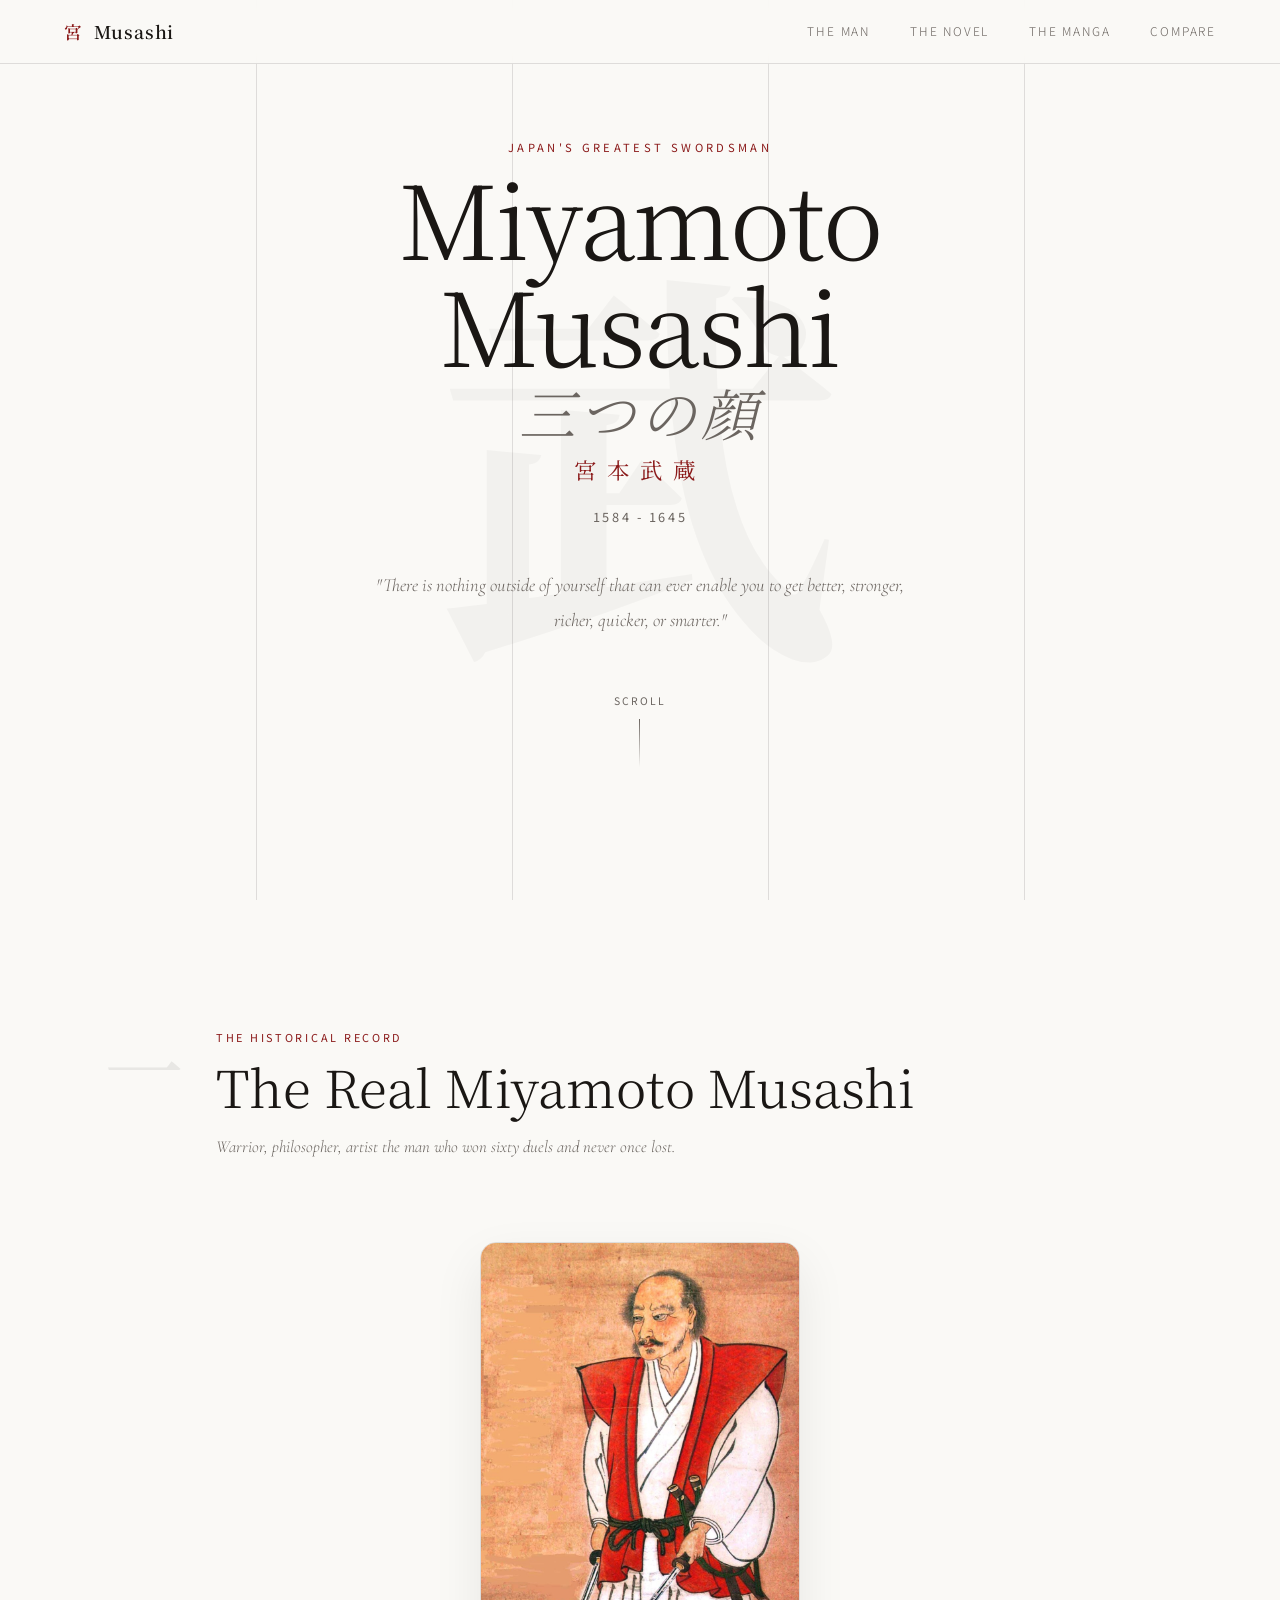
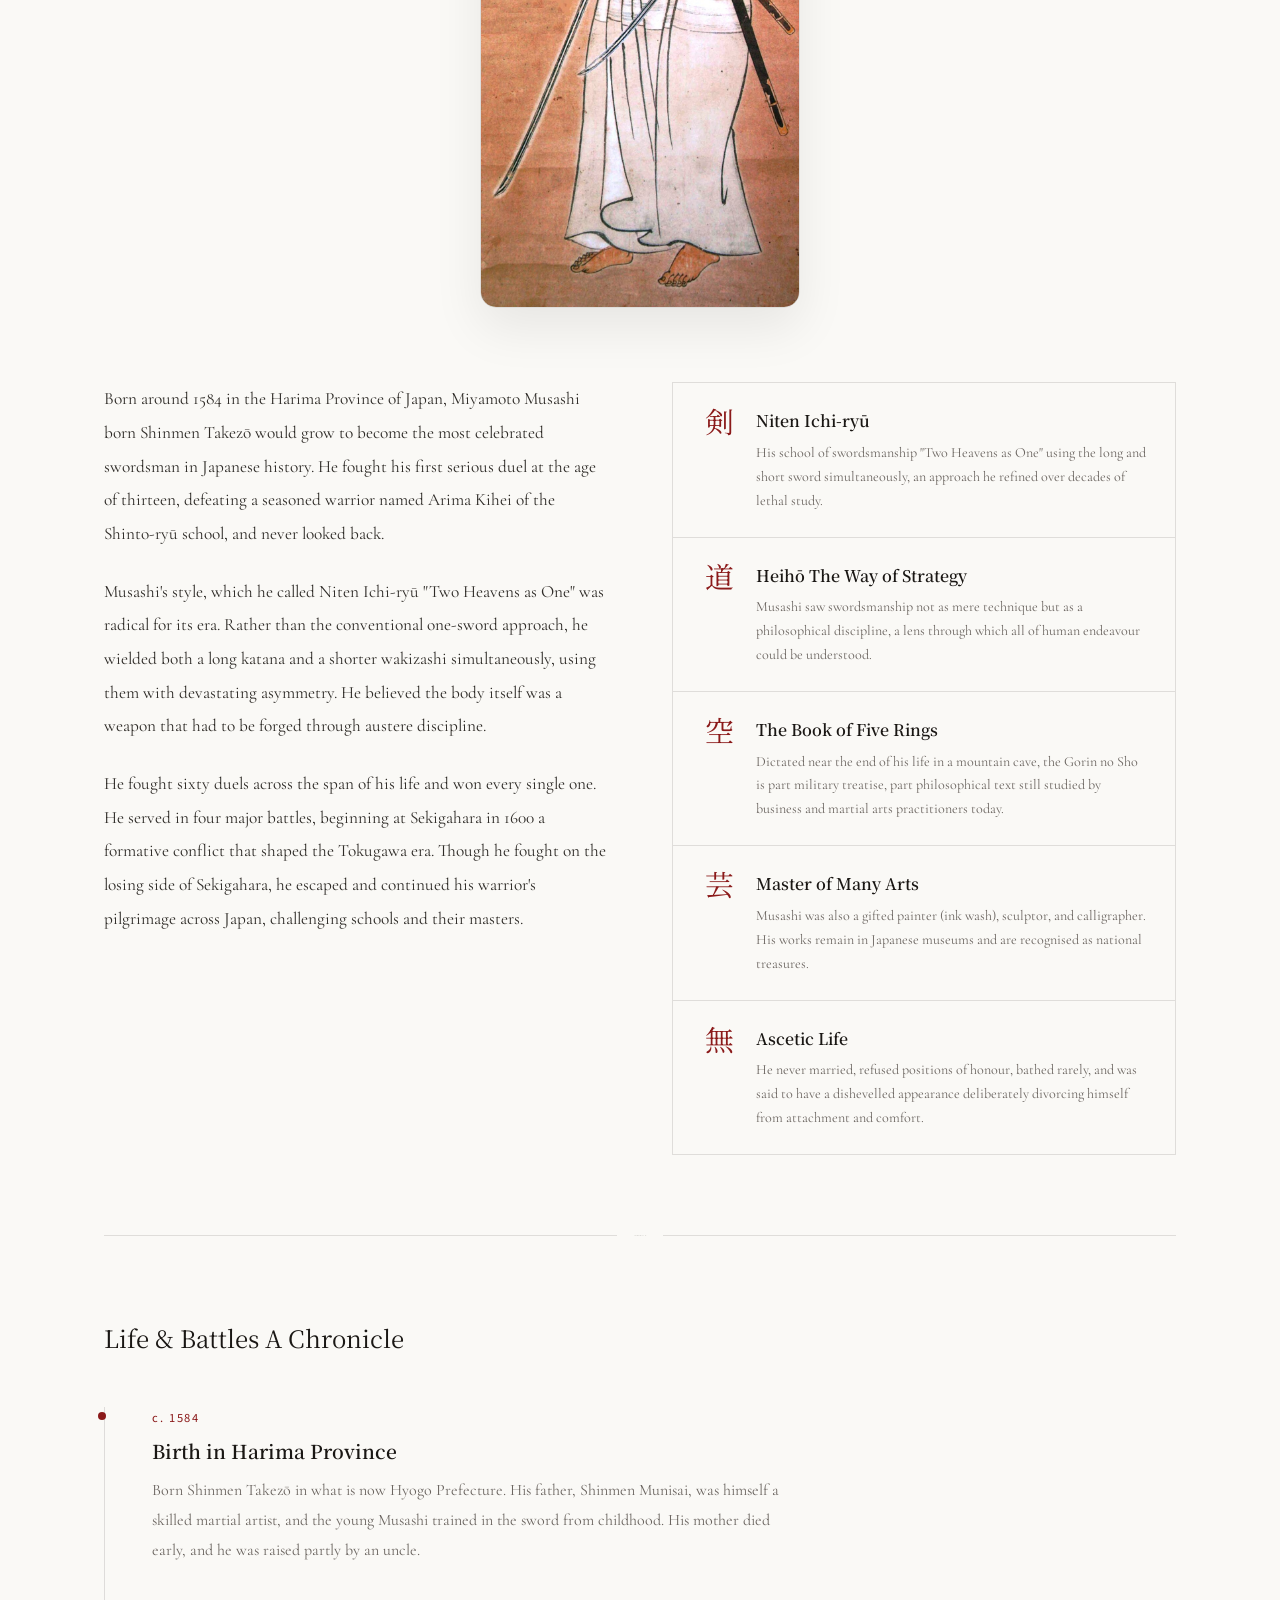
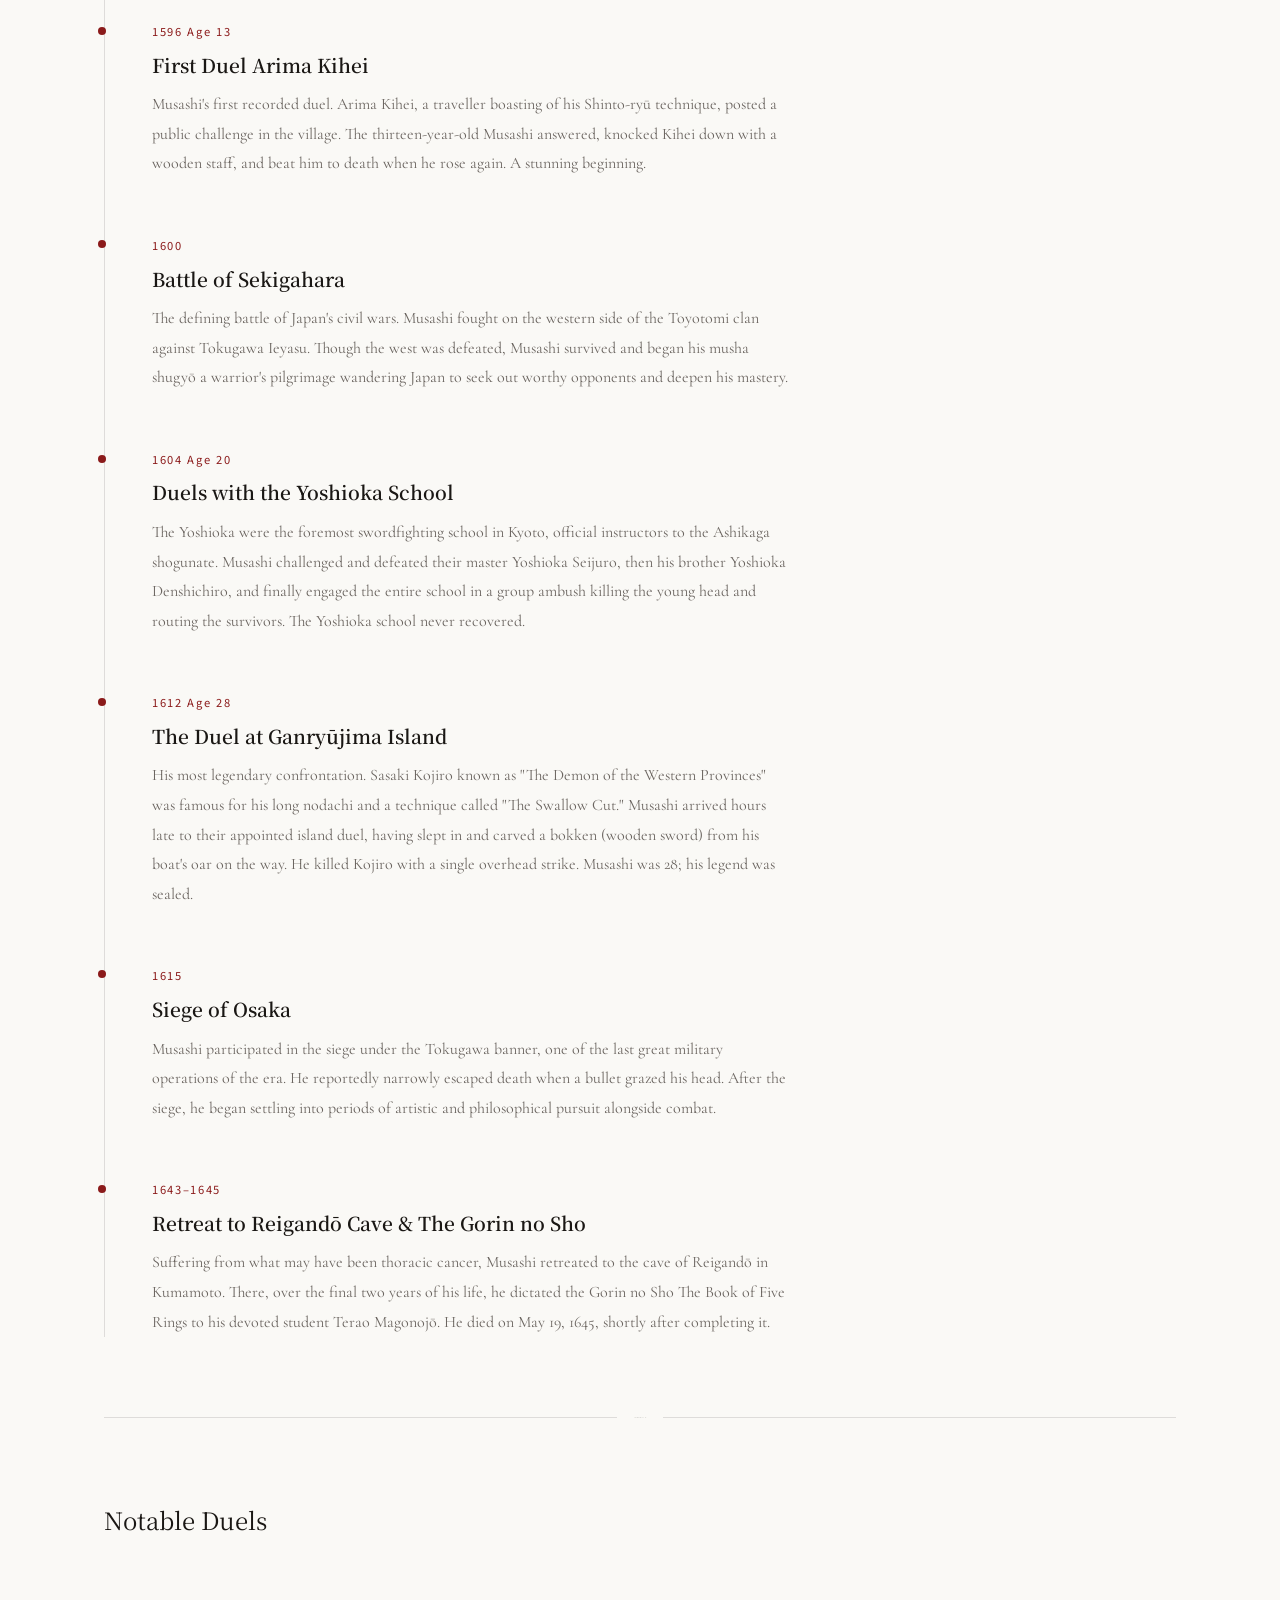
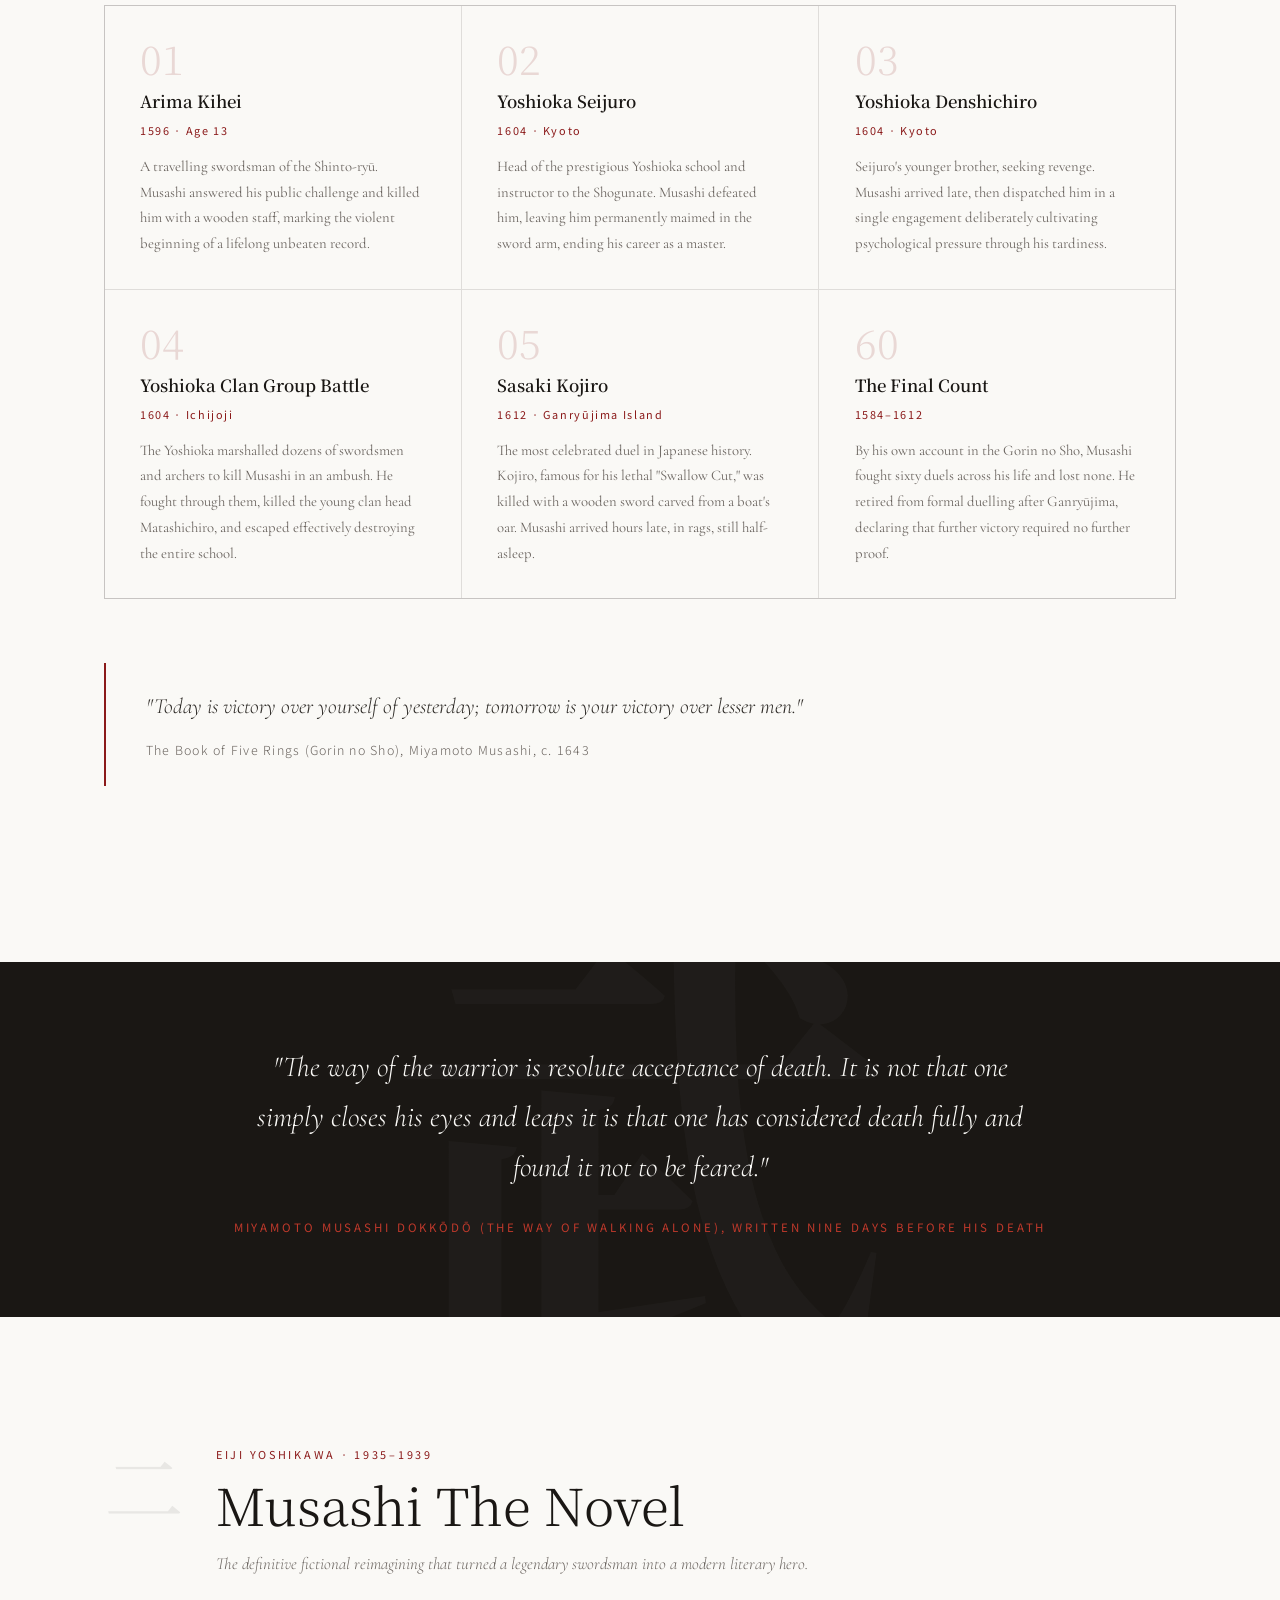
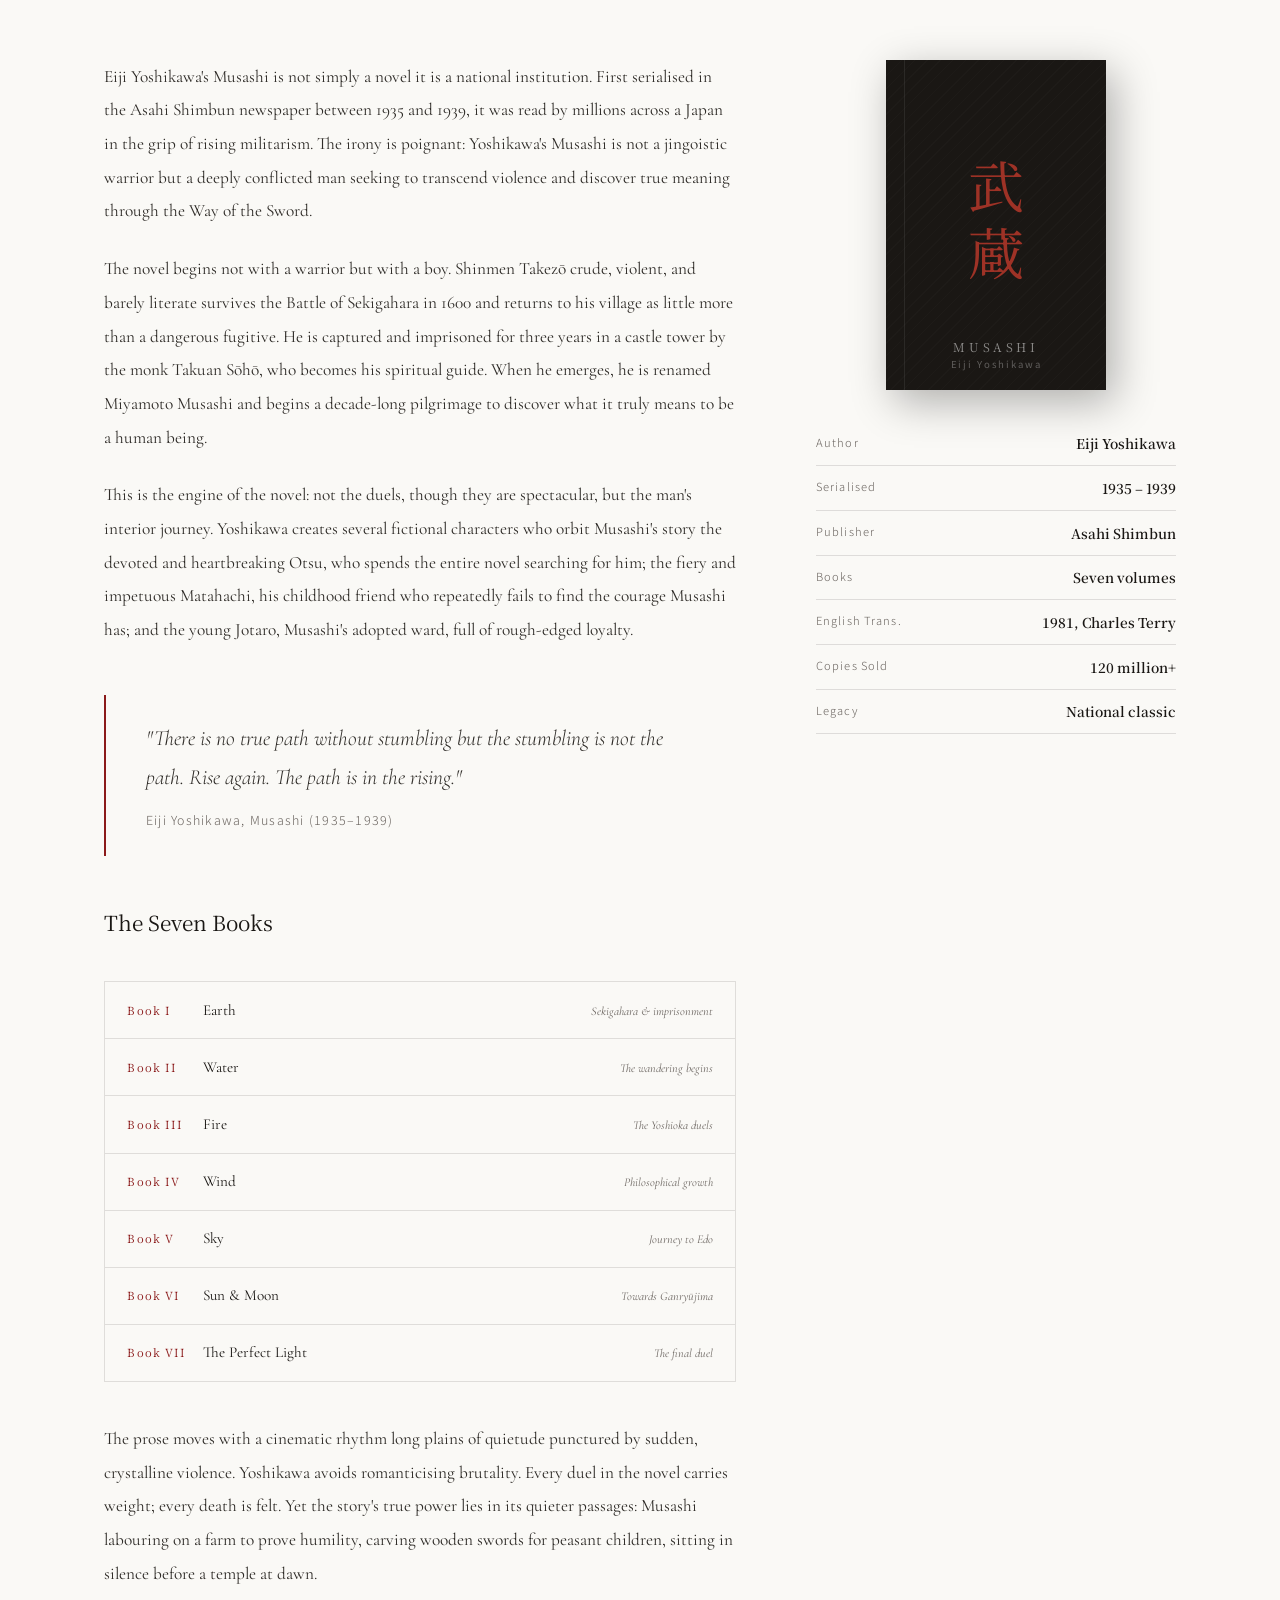
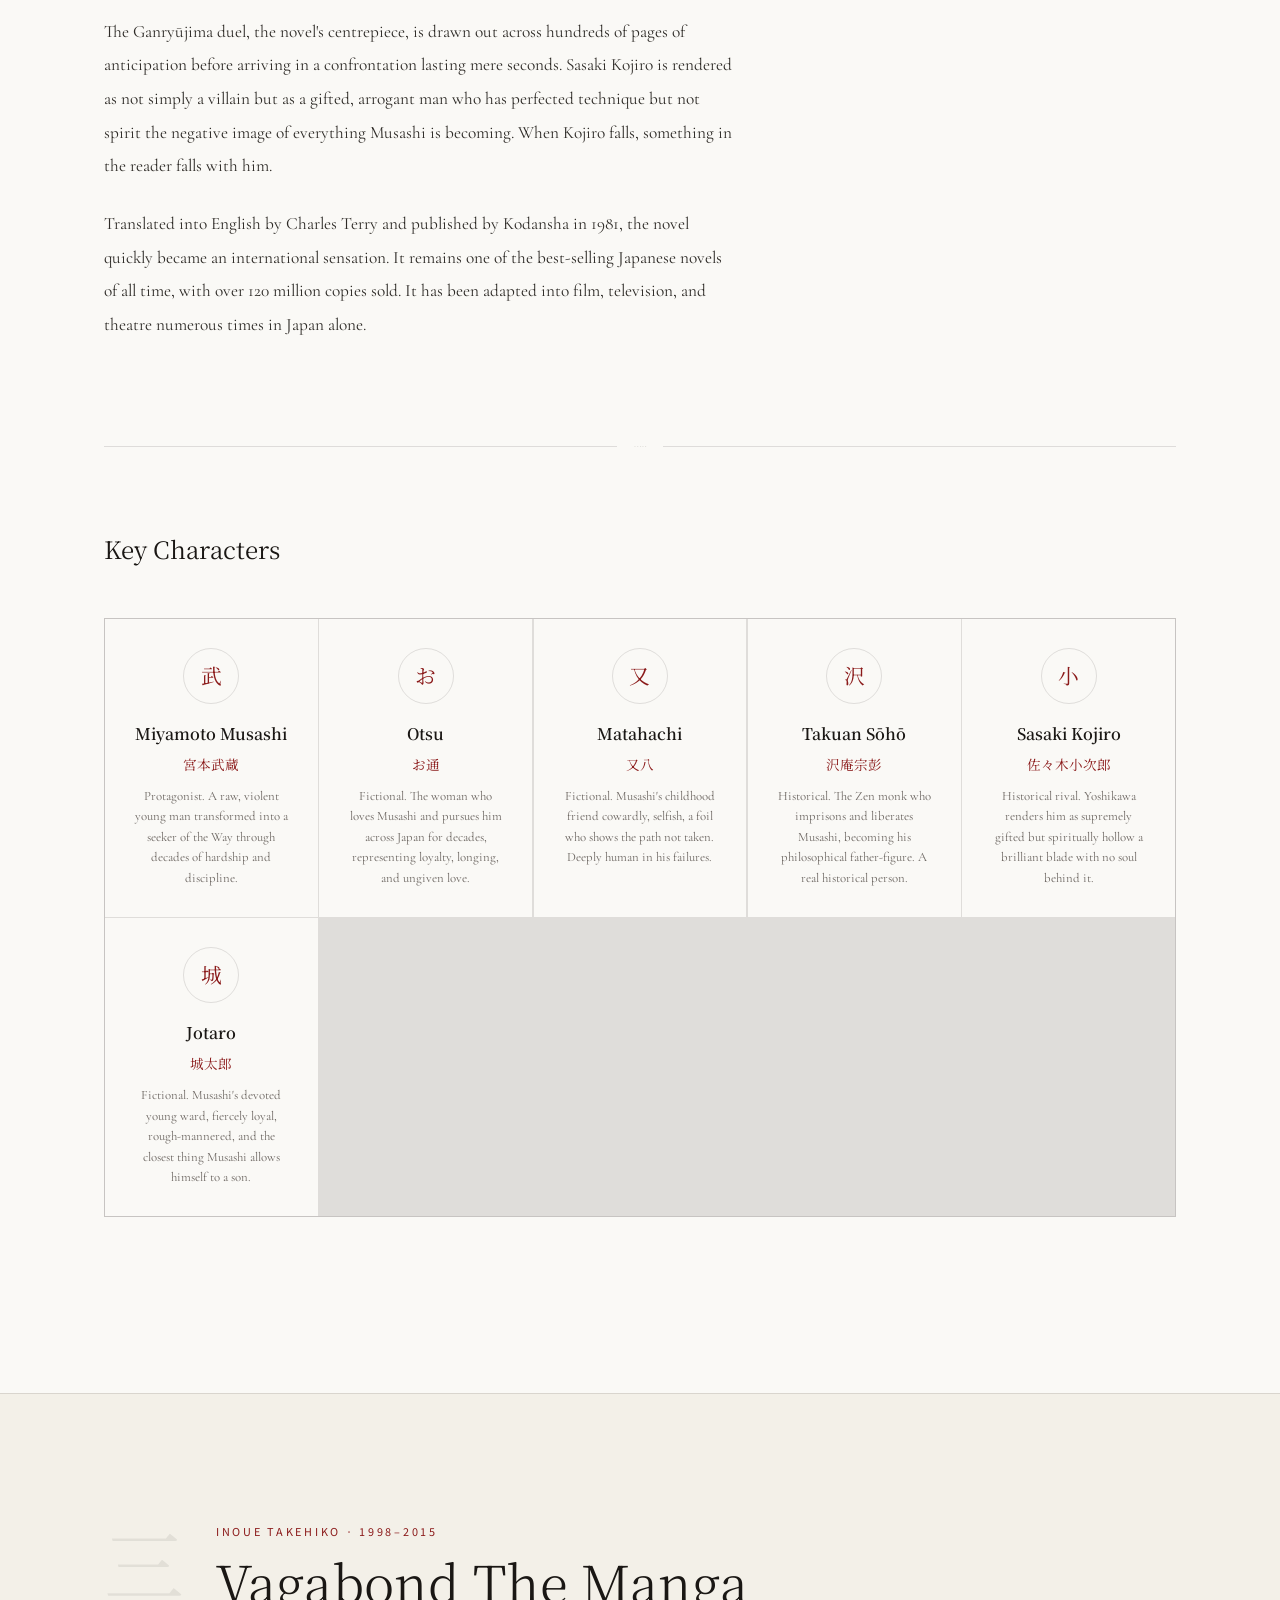
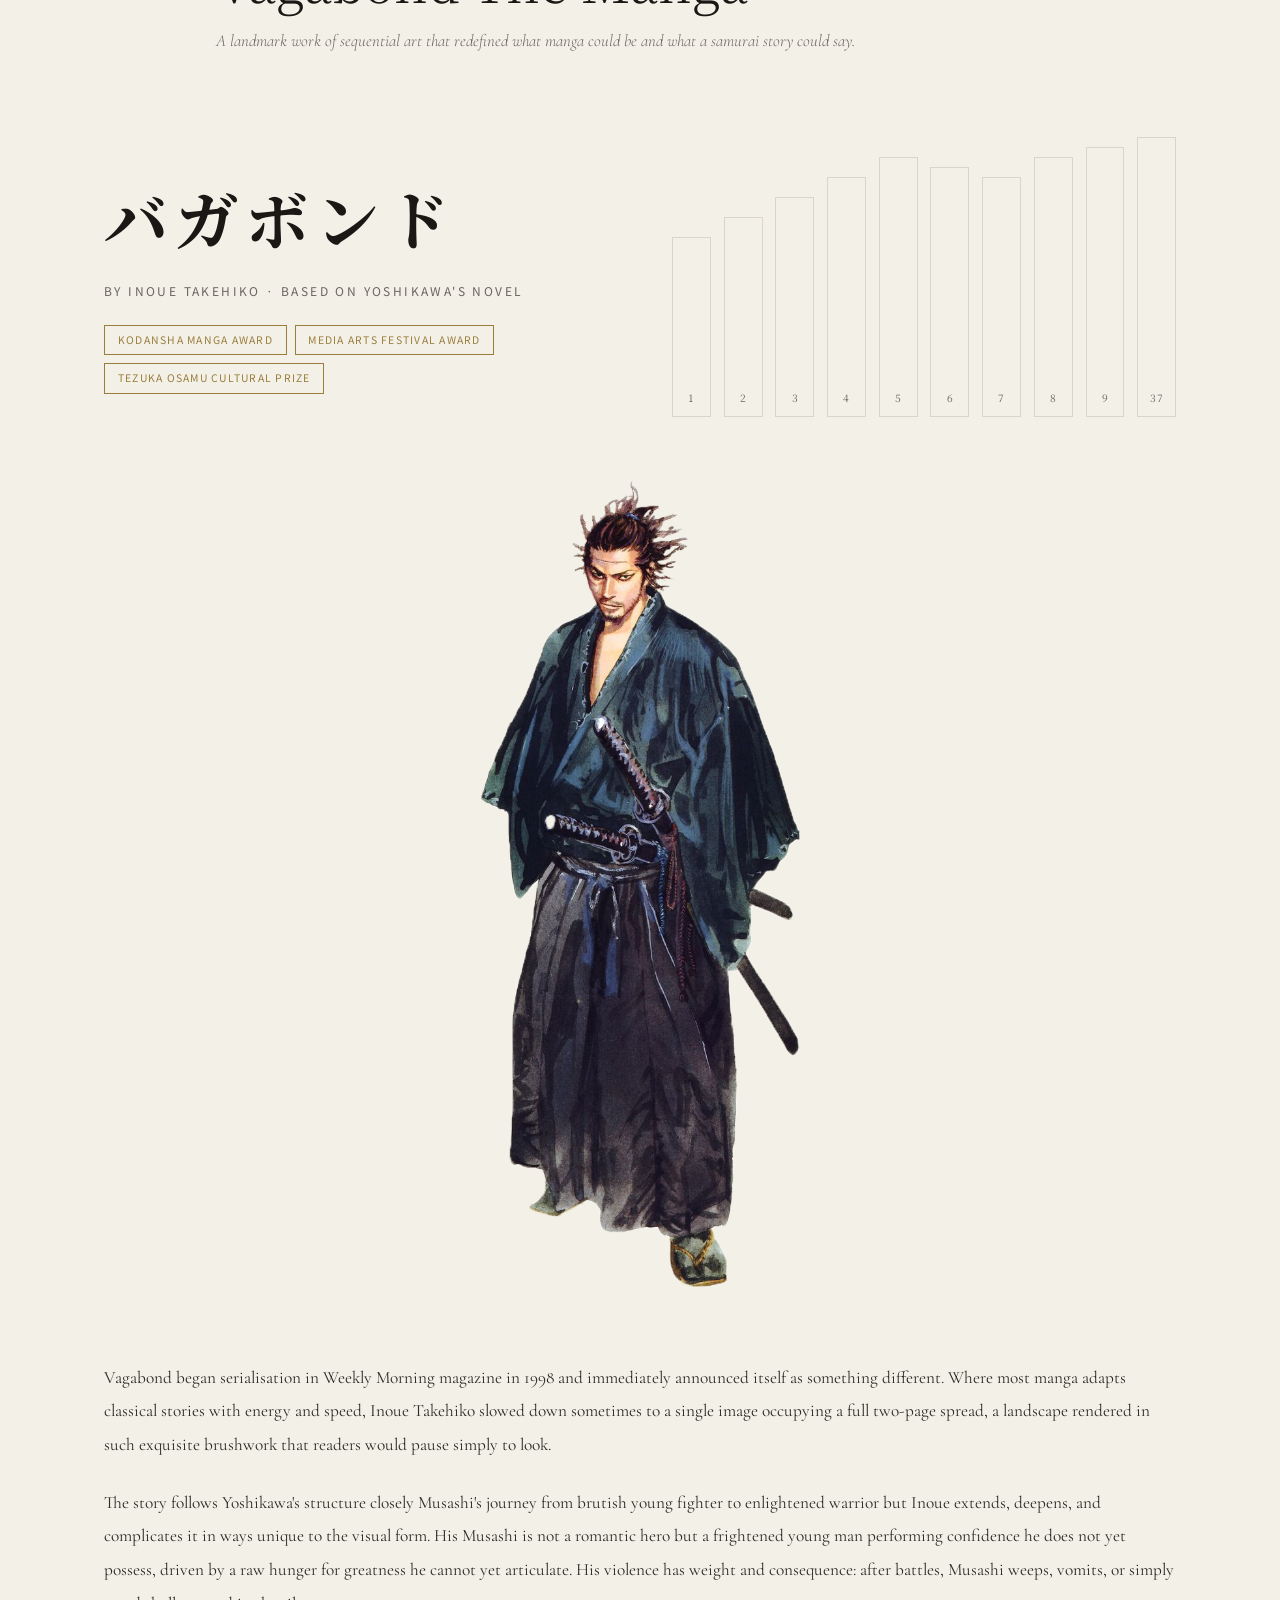
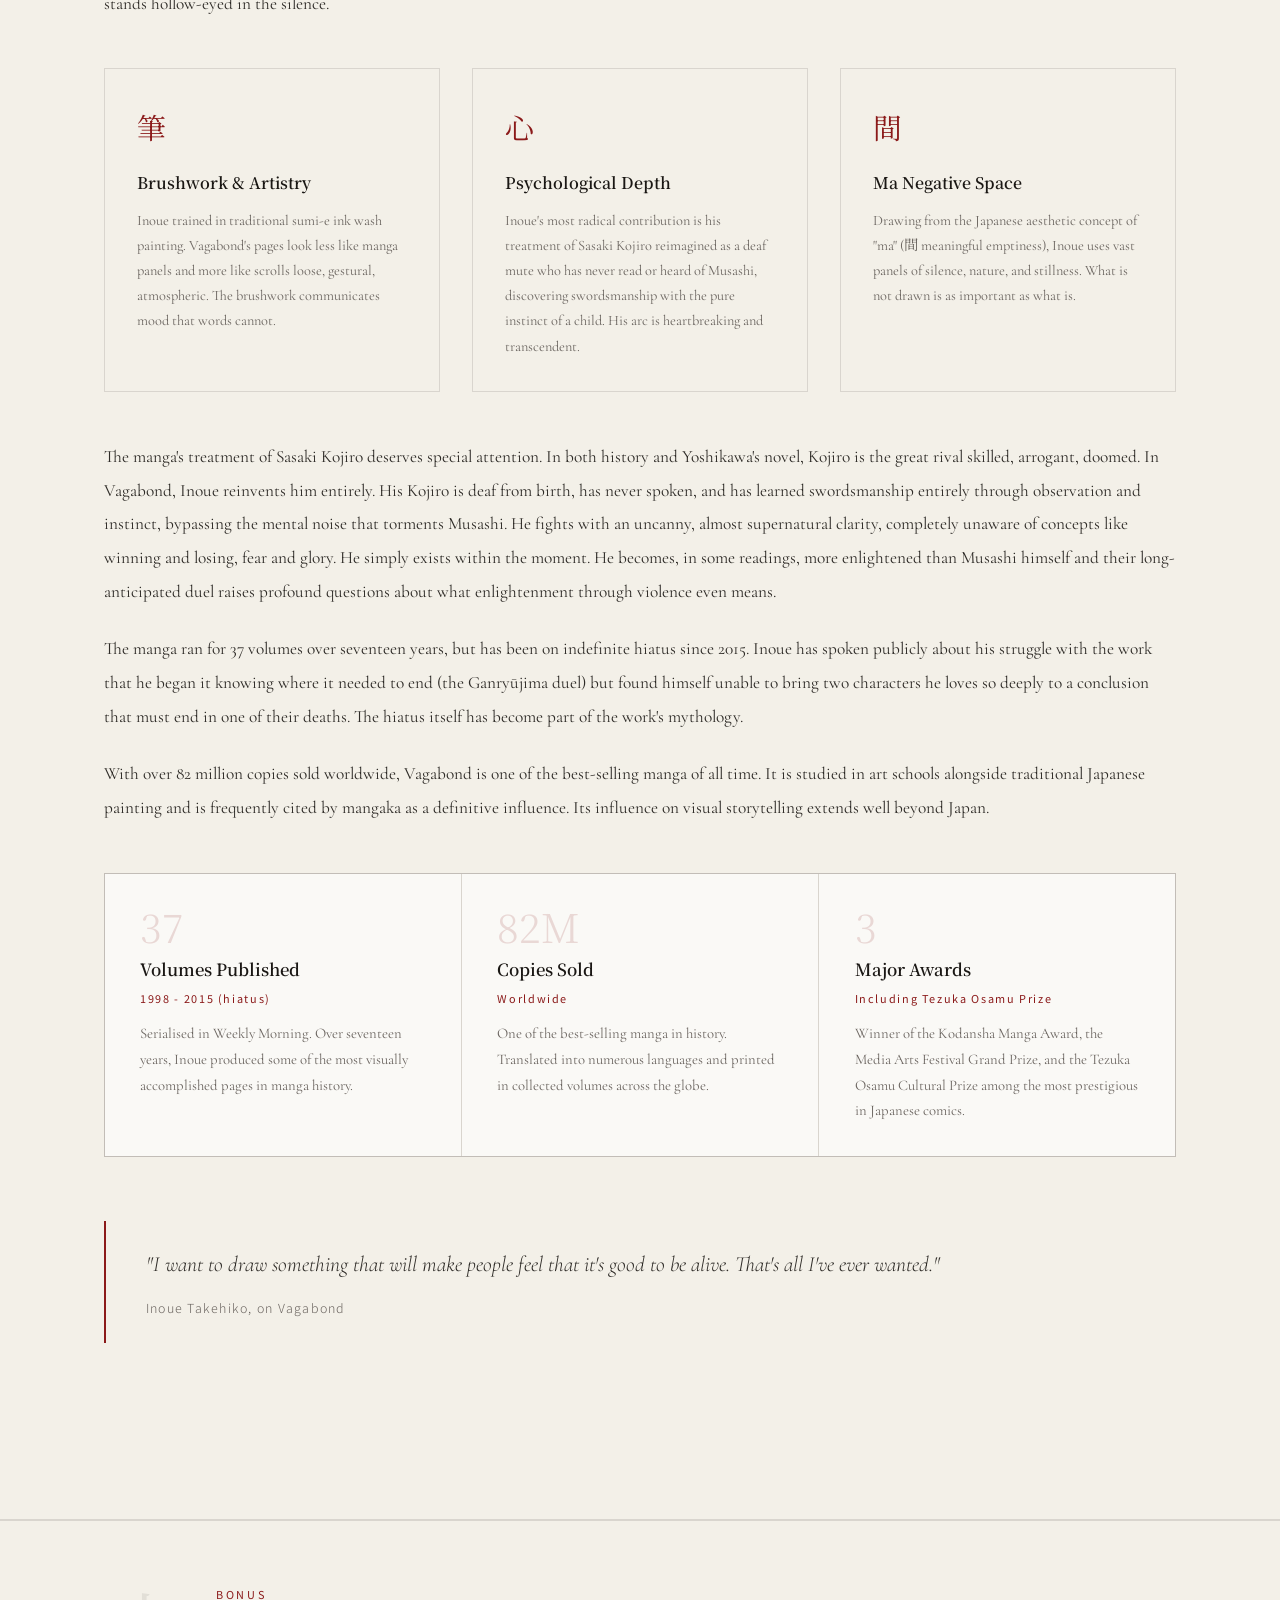
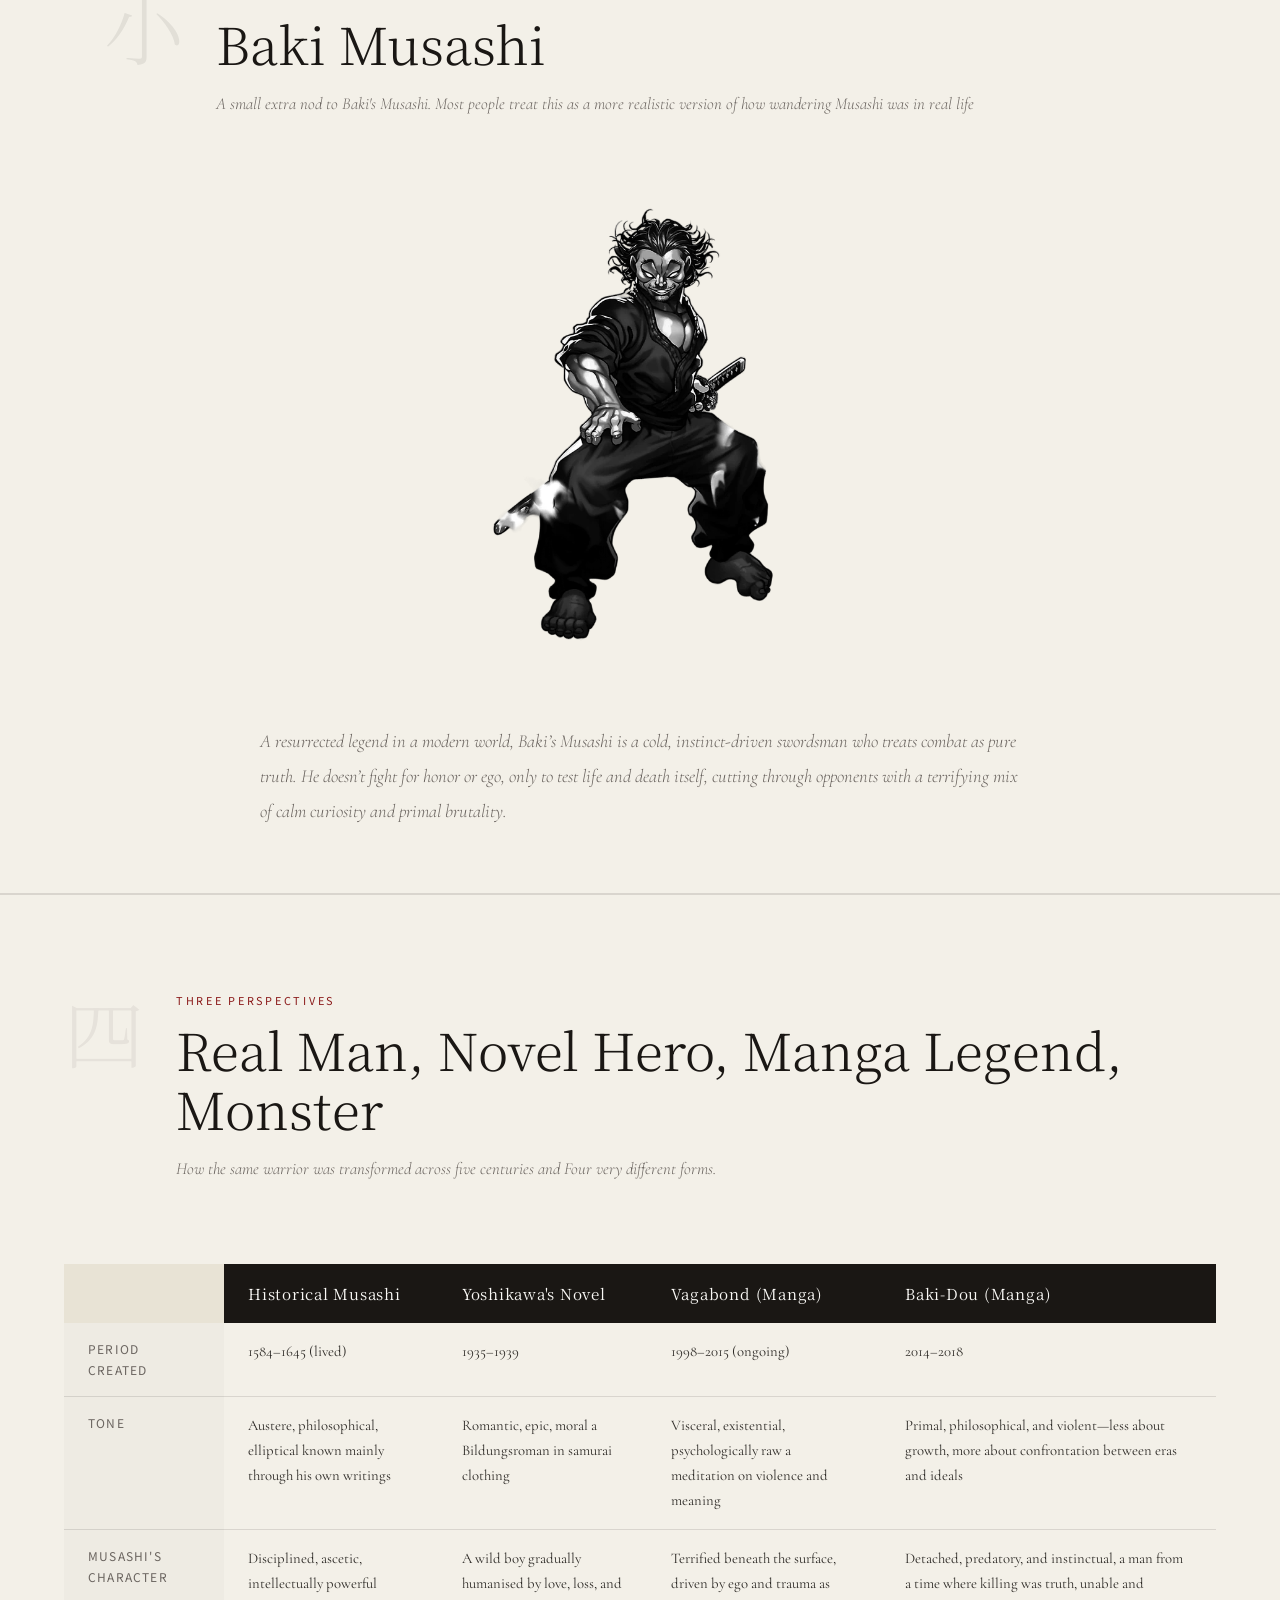
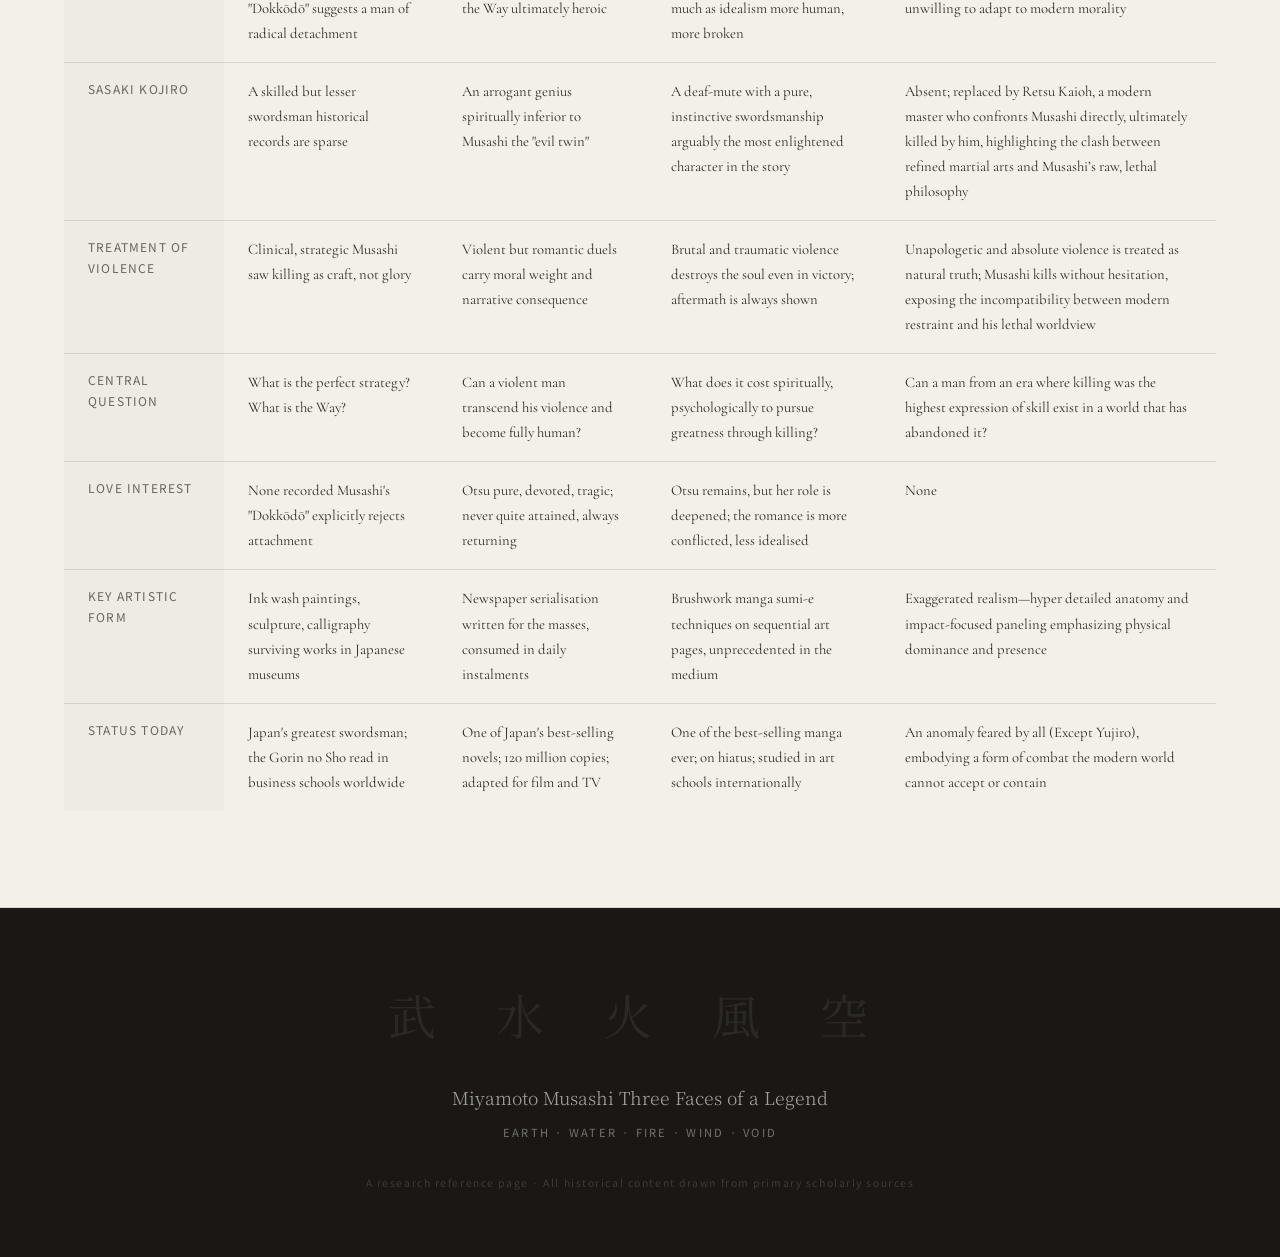
==== commit 3d678cc3: "Bonus" ====
--- a/musashi.html
+++ b/musashi.html
@@ -54,6 +54,10 @@
     </div>
   </div>
 
+  <div class="section-media">
+    <img src="realmusashi.png" alt="Historical portrait of Miyamoto Musashi" class="section-image">
+  </div>
+
   <div class="philosophy-grid">
     <div class="philosophy-text">
       <p>Born around 1584 in the Harima Province of Japan, Miyamoto Musashi  born Shinmen Takezō  would grow to become the most celebrated swordsman in Japanese history. He fought his first serious duel at the age of thirteen, defeating a seasoned warrior named Arima Kihei of the Shinto-ryū school, and never looked back.</p>
@@ -392,6 +396,10 @@
       </div>
     </div>
 
+    <div class="section-media">
+      <img src="kindpng_1039648.png" alt="Vagabond manga art" class="section-image section-image--no-frame">
+    </div>
+
     <div class="manga-text">
       <p>Vagabond began serialisation in Weekly Morning magazine in 1998 and immediately announced itself as something different. Where most manga adapts classical stories with energy and speed, Inoue Takehiko slowed down  sometimes to a single image occupying a full two-page spread, a landscape rendered in such exquisite brushwork that readers would pause simply to look.</p>
 
@@ -450,6 +458,26 @@
       <cite> Inoue Takehiko, on Vagabond</cite>
     </div>
 
+  </div>
+</section>
+
+<!-- BONUS SECTION -->
+<section id="bonus" class="section-full band" style="padding:0;">
+  <div style="max-width:1200px; margin:0 auto; padding:4rem 4rem;">
+    <div class="section-header">
+      <div class="section-number">小</div>
+      <div class="section-header-text">
+        <span class="section-tag">Bonus</span>
+        <h2 class="section-title">Baki Musashi</h2>
+        <p class="section-subtitle">A small extra nod to Baki's Musashi. Most people treat this as a more realistic version of how wandering Musashi was in real life</p>
+      </div>
+    </div>
+
+    <div class="section-media">
+      <img src="bakiM.png" alt="Additional Musashi artwork" class="section-image section-image--no-frame">
+    </div>
+
+    <p class="hero-quote" style="max-width:760px; margin:0 auto;">A resurrected legend in a modern world, Baki’s Musashi is a cold, instinct-driven swordsman who treats combat as pure truth. He doesn’t fight for honor or ego, only to test life and death itself, cutting through opponents with a terrifying mix of calm curiosity and primal brutality.</p>
   </div>
 </section>
 
@@ -460,8 +488,8 @@
       <div class="section-number" style="color:rgba(26,23,20,0.06);">四</div>
       <div class="section-header-text">
         <span class="section-tag">Three Perspectives</span>
-        <h2 class="section-title">Real Man, Novel Hero, Manga Legend</h2>
-        <p class="section-subtitle">How the same warrior was transformed across five centuries and three very different forms.</p>
+        <h2 class="section-title">Real Man, Novel Hero, Manga Legend, Monster</h2>
+        <p class="section-subtitle">How the same warrior was transformed across five centuries and Four very different forms.</p>
       </div>
     </div>
     <table class="compare-table">
@@ -471,6 +499,7 @@
           <th>Historical Musashi</th>
           <th>Yoshikawa's Novel</th>
           <th>Vagabond (Manga)</th>
+          <th>Baki-Dou (Manga)</th>
         </tr>
       </thead>
       <tbody>
@@ -479,54 +508,63 @@
           <td>1584–1645 (lived)</td>
           <td>1935–1939</td>
           <td>1998–2015 (ongoing)</td>
+          <td>2014–2018</td>
         </tr>
         <tr>
           <td>Tone</td>
           <td>Austere, philosophical, elliptical known mainly through his own writings</td>
           <td>Romantic, epic, moral a Bildungsroman in samurai clothing</td>
           <td>Visceral, existential, psychologically raw a meditation on violence and meaning</td>
+          <td>Primal, philosophical, and violent—less about growth, more about confrontation between eras and ideals</td>
         </tr>
         <tr>
           <td>Musashi's Character</td>
           <td>Disciplined, ascetic, intellectually powerful "Dokkōdō" suggests a man of radical detachment</td>
           <td>A wild boy gradually humanised by love, loss, and the Way ultimately heroic</td>
           <td>Terrified beneath the surface, driven by ego and trauma as much as idealism more human, more broken</td>
+          <td>Detached, predatory, and instinctual, a man from a time where killing was truth, unable and unwilling to adapt to modern morality</td>
         </tr>
         <tr>
           <td>Sasaki Kojiro</td>
           <td>A skilled but lesser swordsman historical records are sparse</td>
           <td>An arrogant genius spiritually inferior to Musashi the "evil twin"</td>
           <td>A deaf-mute with a pure, instinctive swordsmanship arguably the most enlightened character in the story</td>
+          <td>Absent; replaced by Retsu Kaioh, a modern master who confronts Musashi directly, ultimately killed by him, highlighting the clash between refined martial arts and Musashi’s raw, lethal philosophy</td>
         </tr>
         <tr>
           <td>Treatment of Violence</td>
           <td>Clinical, strategic Musashi saw killing as craft, not glory</td>
           <td>Violent but romantic duels carry moral weight and narrative consequence</td>
           <td>Brutal and traumatic violence destroys the soul even in victory; aftermath is always shown</td>
+          <td>Unapologetic and absolute violence is treated as natural truth; Musashi kills without hesitation, exposing the incompatibility between modern restraint and his lethal worldview</td>
         </tr>
         <tr>
           <td>Central Question</td>
           <td>What is the perfect strategy? What is the Way?</td>
           <td>Can a violent man transcend his violence and become fully human?</td>
           <td>What does it cost  spiritually, psychologically  to pursue greatness through killing?</td>
+          <td>Can a man from an era where killing was the highest expression of skill exist in a world that has abandoned it?</td>
         </tr>
         <tr>
           <td>Love Interest</td>
           <td>None recorded  Musashi's "Dokkōdō" explicitly rejects attachment</td>
           <td>Otsu  pure, devoted, tragic; never quite attained, always returning</td>
           <td>Otsu remains, but her role is deepened; the romance is more conflicted, less idealised</td>
+          <td>None</td>
         </tr>
         <tr>
           <td>Key Artistic Form</td>
           <td>Ink wash paintings, sculpture, calligraphy  surviving works in Japanese museums</td>
           <td>Newspaper serialisation  written for the masses, consumed in daily instalments</td>
           <td>Brushwork manga  sumi-e techniques on sequential art pages, unprecedented in the medium</td>
+          <td>Exaggerated realism—hyper detailed anatomy and impact-focused paneling emphasizing physical dominance and presence</td>
         </tr>
         <tr>
           <td>Status Today</td>
           <td>Japan's greatest swordsman; the Gorin no Sho read in business schools worldwide</td>
           <td>One of Japan's best-selling novels; 120 million copies; adapted for film and TV</td>
           <td>One of the best-selling manga ever; on hiatus; studied in art schools internationally</td>
+          <td>An anomaly feared by all (Except Yujiro), embodying a form of combat the modern world cannot accept or contain</td>
         </tr>
       </tbody>
     </table>
--- a/blade.css
+++ b/blade.css
@@ -283,6 +283,27 @@
     color: var(--ash);
     font-style: italic;
     font-weight: 300;
+  }
+
+  .section-media {
+    text-align: center;
+    margin: 3rem 0 4rem;
+  }
+
+  .section-media img {
+    width: 100%;
+    max-width: 320px;
+    border-radius: 1rem;
+    border: 1px solid var(--divider);
+    box-shadow: 0 20px 50px rgba(0,0,0,0.08);
+    display: inline-block;
+  }
+
+  .section-image--no-frame {
+    border: none !important;
+    box-shadow: none !important;
+    background: transparent !important;
+    border-radius: 0 !important;
   }
 
   /* HORIZONTAL RULE */
